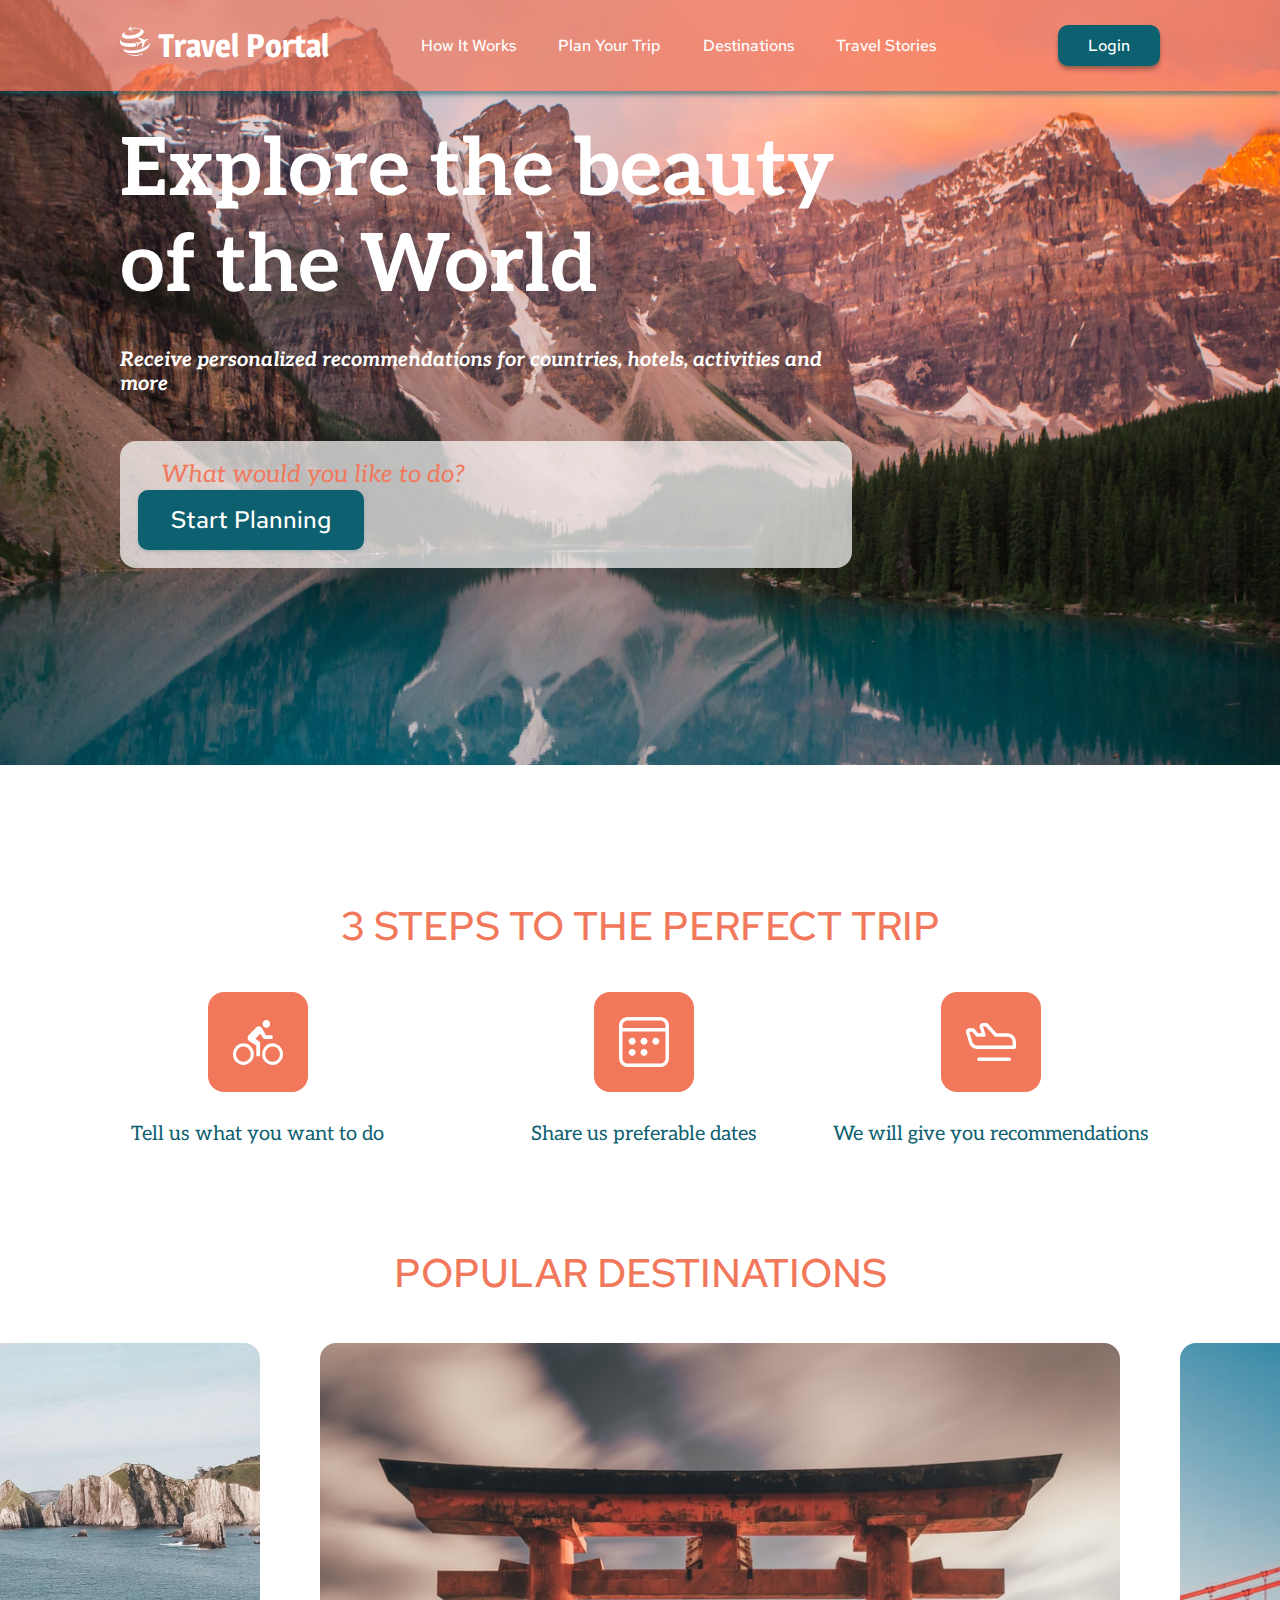
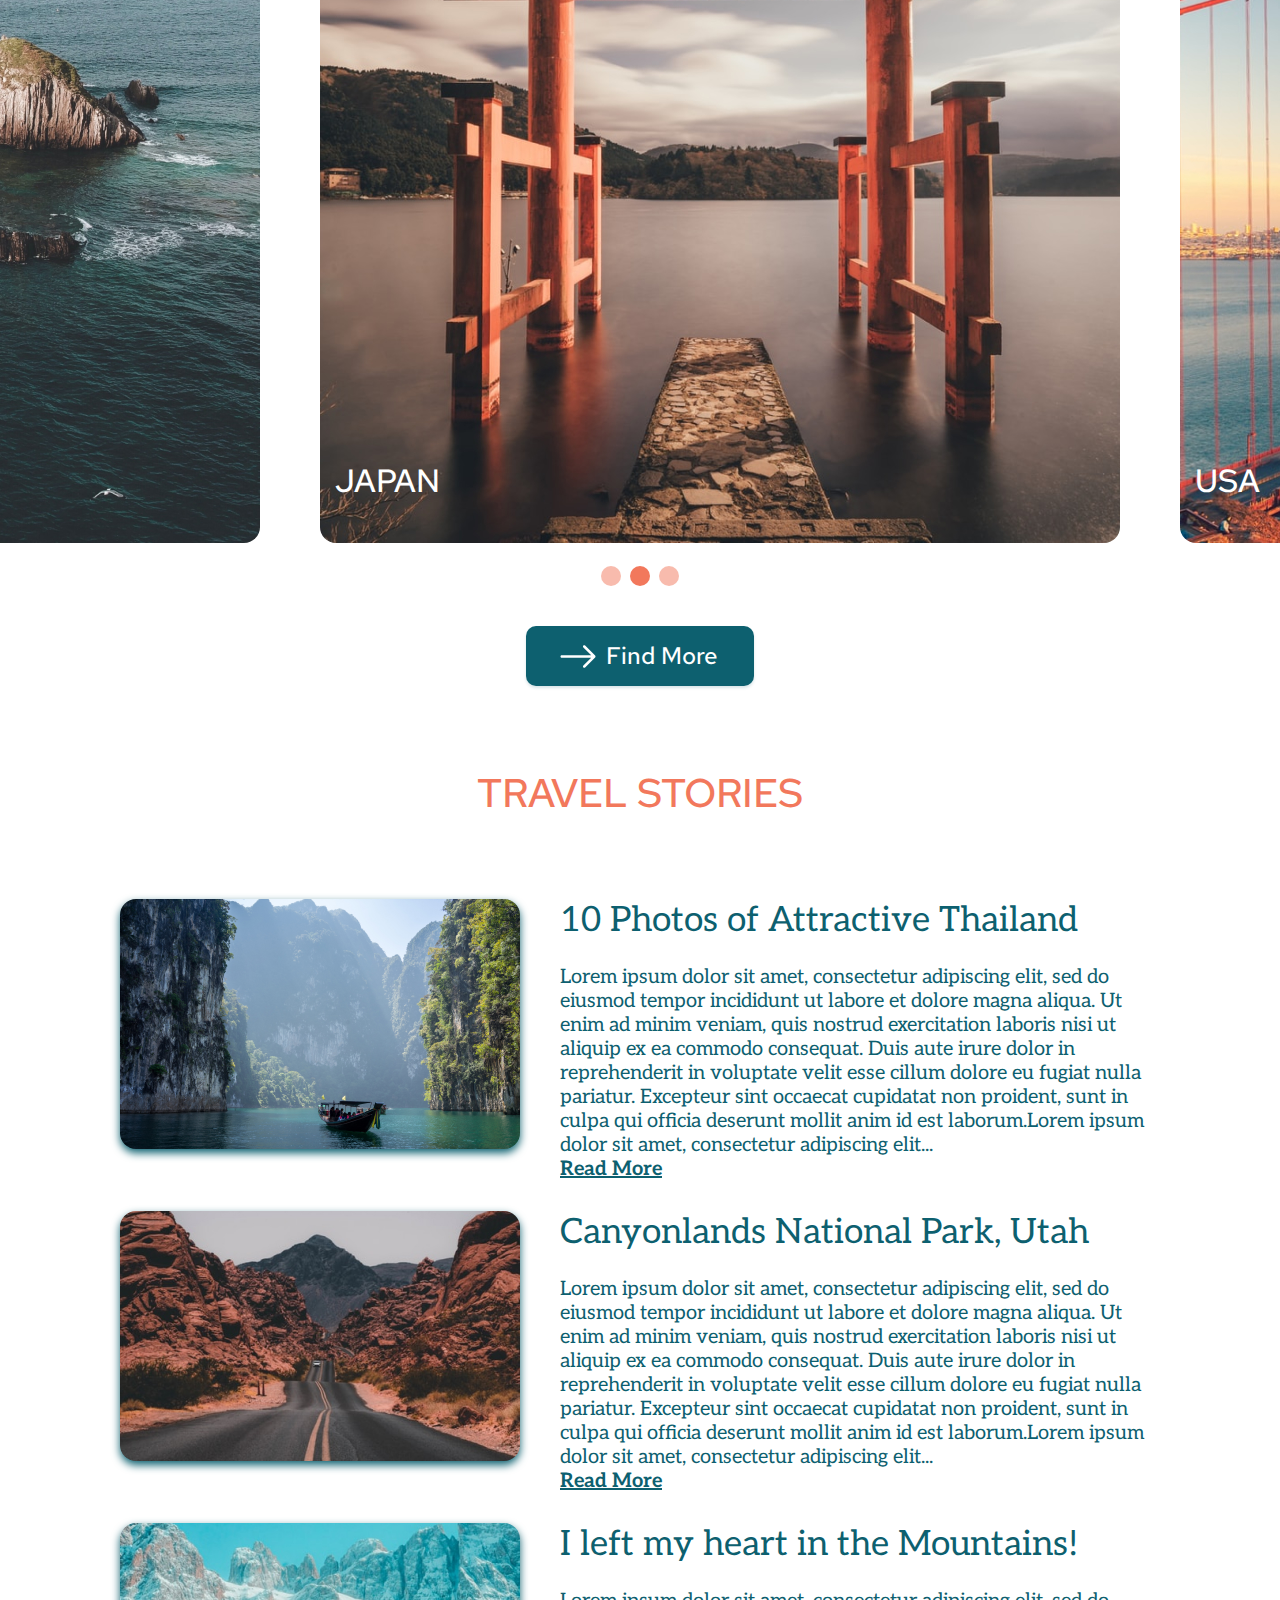
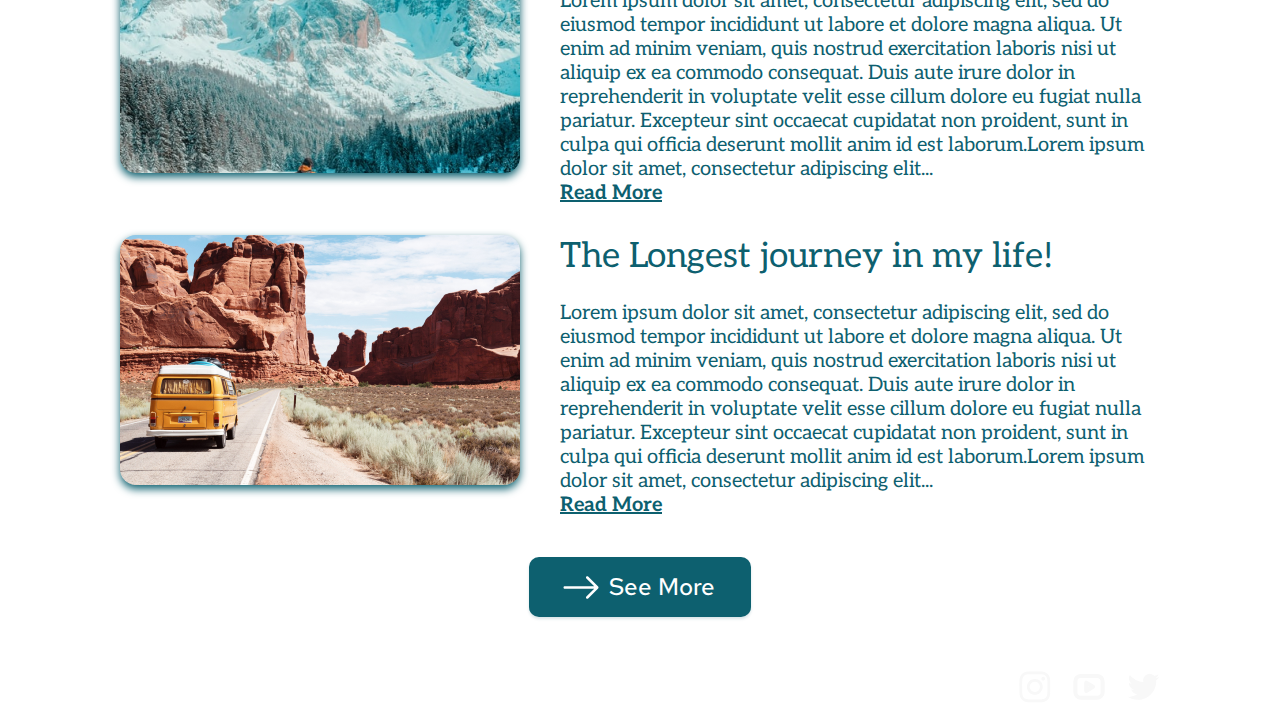
==== travel/index.html @ 77bc65df "init: start travel#2; feat: add header, preview-section and steps-section" ====
<!DOCTYPE html>
<html lang="zxx">
  <head>
    <meta charset="UTF-8">
    <meta http-equiv="X-UA-Compatible" content="IE=edge">
    <meta name="viewport" content="width=device-width, initial-scale=1.0">
    <title>Travel</title>
    <link rel="stylesheet" href="normalize.css">
    <link rel="stylesheet" href="style.css">
    <link rel="icon" href="./assets/ico/favicon.ico">
    <link rel="preconnect" href="https://fonts.googleapis.com">
    <link rel="preconnect" href="https://fonts.gstatic.com" crossorigin>
    <link href="https://fonts.googleapis.com/css2?family=Aleo:ital,wght@0,400;0,700;1,400;1,700&family=Magra:wght@700&family=Red+Hat+Text:wght@500&display=swap" rel="stylesheet">
  </head>
  <body>
    <div class="body-wrap">
      <header class="header-wrap">
        <div class="content-wrap">
          <div class="header">
            <div class="logo">
              <p class="logo-headline">Travel Portal</p>
            </div>
            <nav class="nav">
              <ul class="nav__list">
                <li class="nav__item">
                  <a class="nav__link" href="#preview">How It Works</a>
                </li>
                <li class="nav__item">
                  <a class="nav__link" href="#steps">Plan Your Trip</a>
                </li>
                <li class="nav__item">
                  <a class="nav__link" href="#destinations">Destinations</a>
                </li>
                <li class="nav__item">
                  <a class="nav__link" href="#stories">Travel Stories</a>
                </li>
              </ul>
            </nav>
            <button class="login">Login</button>
          </div>
        </div>
      </header>
      <main class="inner content-wrap">
        <section class="preview" id="preview">
          <h1 class="title">Explore the beauty of the World</h1>
          <p class="subtitle">Receive personalized recommendations for countries, hotels, activities and more</p>
          <form class="search-form" method="post">
            <fieldset class="search-form__info">
              <p class="search-form__wrap">
                <input class="search-form__field" type="text" placeholder="What would you like to do?">
                <button class="search-form__submit" type="submit">Start Planning</button>
              </p>
            </fieldset>
          </form>
        </section>
        <section class="steps" id="steps">
          <h2 class="caption">3 steps to the perfect trip</h2>
          <div class="step__list">
            <div class="step__item">
              <div class="step__ico step-1"></div>
              <p class="desc">Tell us what you want to do</p>
            </div>
            <div class="step__item">
              <div class="step__ico step-2"></div>
              <p class="desc">Share us preferable dates </p>
            </div>
            <div class="step__item">
              <div class="step__ico step-3"></div>
              <p class="desc">We will give you recommendations</p>
            </div>
          </div>
        </section>
        <section class="destinations" id="destinations">
          <h2 class="caption">Popular destinations</h2>
          <div class="slider__wrapper">
            <div class="slider__list transition-left">
              <div class="slider__item">
                <img class="country-img" src="./assets/img/Spain.jpg" alt="Spain" width="800" height="800">
                <p class="country-name">Spain</p>
              </div>
              <div class="slider__item">
                <img class="country-img" src="./assets/img/japan.jpg" alt="Japan" width="800" height="800">
                <p class="country-name">Japan</p>
              </div>
              <div class="slider__item">
                <img class="country-img" src="./assets/img/USA.jpg" alt="USA" width="800" height="800">
                <p class="country-name">USA</p>
              </div>
            </div>
            <div class="slider__controls">
              <button class="button-left"></button>
              <button class="button-center"></button>
              <button class="button-right"></button>
            </div>
          </div>
          <button class="more">Find More</button>
        </section>
        <section class="stories" id="stories">
          <h2 class="caption">Travel stories</h2>
          <div class="stories__inner">
            <div class="stories__list">
              <img class="stories__img" src="./assets/img/Thailand.jpg" alt="attractive-thailand" width="400" height="250">
              <div class="stories__item">
                <h3 class="stories__caption">10 Photos of Attractive Thailand</h3>
                <p class="stories__desc">Lorem ipsum dolor sit amet, consectetur adipiscing elit, sed do eiusmod tempor incididunt ut labore et dolore magna aliqua. Ut enim ad minim veniam, quis nostrud exercitation    laboris nisi ut aliquip ex ea commodo consequat. Duis aute irure dolor in reprehenderit in voluptate velit esse cillum dolore eu fugiat nulla pariatur. Excepteur sint occaecat cupidatat non proident, sunt in culpa qui officia deserunt mollit anim id est laborum.Lorem ipsum dolor sit amet, consectetur adipiscing elit...</p>
                <a class="stories__link" href="#/">Read More</a>
              </div>
            </div>
            <div class="stories__list">
              <img class="stories__img" src="./assets/img/Utah.jpg" alt="canyonlands-national-park" width="400" height="250">
              <div class="stories__item">
                <h3 class="stories__caption">Canyonlands National Park, Utah</h3>
                <p class="stories__desc">Lorem ipsum dolor sit amet, consectetur adipiscing elit, sed do eiusmod tempor incididunt ut labore et dolore magna aliqua. Ut enim ad minim veniam, quis nostrud exercitation    laboris nisi ut aliquip ex ea commodo consequat. Duis aute irure dolor in reprehenderit in voluptate velit esse cillum dolore eu fugiat nulla pariatur. Excepteur sint occaecat cupidatat non proident, sunt in culpa qui officia deserunt mollit anim id est laborum.Lorem ipsum dolor sit amet, consectetur adipiscing elit...</p>
                <a class="stories__link" href="#/">Read More</a>
              </div>
            </div>
            <div class="stories__list">
              <img class="stories__img" src="./assets/img/Mountains.jpg" alt="mountains" width="400" height="250">
              <div class="stories__item">
                <h3 class="stories__caption">I left my heart in the Mountains!</h3>
                <p class="stories__desc">Lorem ipsum dolor sit amet, consectetur adipiscing elit, sed do eiusmod tempor incididunt ut labore et dolore magna aliqua. Ut enim ad minim veniam, quis nostrud exercitation    laboris nisi ut aliquip ex ea commodo consequat. Duis aute irure dolor in reprehenderit in voluptate velit esse cillum dolore eu fugiat nulla pariatur. Excepteur sint occaecat cupidatat non proident, sunt in culpa qui officia deserunt mollit anim id est laborum.Lorem ipsum dolor sit amet, consectetur adipiscing elit...</p>
                <a class="stories__link" href="#/">Read More</a>
              </div>
            </div>
            <div class="stories__list">
              <img class="stories__img" src="./assets/img/journey.jpg" alt="the-longest-journey-in-my-life!" width="400" height="250">
              <div class="stories__item">
                <h3 class="stories__caption">The Longest journey in my life!</h3>
                <p class="stories__desc">Lorem ipsum dolor sit amet, consectetur adipiscing elit, sed do eiusmod tempor incididunt ut labore et dolore magna aliqua. Ut enim ad minim veniam, quis nostrud exercitation    laboris nisi ut aliquip ex ea commodo consequat. Duis aute irure dolor in reprehenderit in voluptate velit esse cillum dolore eu fugiat nulla pariatur. Excepteur sint occaecat cupidatat non proident, sunt in culpa qui officia deserunt mollit anim id est laborum.Lorem ipsum dolor sit amet, consectetur adipiscing elit...</p>
                <a class="stories__link" href="#/">Read More</a>
              </div>
            </div>
            <button class="more">See More</button>
          </div>
        </section>
      </main>
      <footer class="content-wrap">
        <div class="footer">
          <p class="copyright">All Rights Reserved © Travel Portal</p>
          <ul class="social">
            <li class="social__item">
              <a class="social__link" href="https://github.com/IdzanamiMAO">
               <!--  <object class="social__link" type="image/svg+xml" data="./assets/svg/instagram.svg" width="34" height="34"></object> -->
                <img src="./assets/svg/instagram.svg" alt="instagram" width="34" height="34">
              </a>
            </li>
            <li class="social__item">
              <a class="social__link" href="https://rs.school/js-stage0/">
                <!-- <object class="social__link" type="image/svg+xml" data="./assets/svg/youtube.svg" width="34" height="34"></object> -->
                <img src="./assets/svg/youtube.svg" alt="youtube" width="34" height="34">
              </a>
            </li>
            <li class="social__item">
              <a class="social__link" href="https://github.com/rolling-scopes-school/idzanamimao-JSFEPRESCHOOL2022Q2">
                <!-- <object class="social__link" type="image/svg+xml" data="./assets/svg/twitter.svg" width="34" height="34" ></object> -->
                <img src="./assets/svg/twitter.svg" alt="twitter" width="34" height="34">
              </a>
            </li>
          </ul>
        </div>
      </footer>
    </div>
    <script src="index.js"></script>
  </body>
</html>
---- travel/style.css ----
html {
  box-sizing: border-box;
  scroll-behavior: smooth;
}

p,
ul,
h1,
h2,
h3,
fieldset {
  margin: 0;
}

li {
  list-style: none;
}

a {
  text-decoration: none;
}


.body-wrap { /*Обертка для фоновых рисунков*/
  width: 100%;
  background:
  url("./assets/img/baskground_header.jpg") top no-repeat, 
  url("./assets/img/baskground_stories.jpg")bottom no-repeat;
  background-size: 1440px auto;
  background-color: #FFFFFF;
}

.header-wrap { /*Обертка, чтобы цвет фона хэдра тянулся на весь экран*/
  background-color: rgba(242, 120, 92, 0.7);
  box-shadow: 0 4px 4px rgba(13, 96, 111, 0.5);
}

.content-wrap { /*ограничевает контент по ширине и центрирует его по центру*/
  max-width: 1440px;
  margin: 0 auto;
}


.header { /*стили хэдра*/
  display: flex;
  justify-content: space-between;
  align-items: center;
  padding: 25px 120px;
}

.logo {
  background-image: url("./assets/svg/logo.svg");
  background-size: 30px;
  background-repeat: no-repeat;
}

.logo-headline {
  padding-left: 38px;
  font-family: "Magra", sans-serif;
  font-style: normal;
  font-size: 32px;
  line-height: 39px;
  font-weight: 600;
  color: #FFFFFF;
}

.nav__list {
  display: flex;
  justify-content: space-between;
  margin: 0;
  padding: 0;
}

.nav__item {
  padding-left: 42px;
}

.nav__item:first-child {
  padding-left: 0;
}

.nav__link,
.copyright {
  font-family: "Red Hat Text", sans-serif;
  font-style: normal;
  font-size: 16px;
  line-height: 21px;
  font-weight: 500;
  color: #FFFFFF;
}

.nav__link:hover,
.nav__link:active,
.nav__link:focus {
  color: #083942;
  transition: 0.3s;
  cursor: pointer;
}

.login {
  margin-left: 30px;
  padding: 10px 30px;
  font-family: "Red Hat Text", sans-serif;
  font-style: normal;
  font-size: 16px;
  line-height: 21px;
  font-weight: 500;
  color: #FFFFFF;
  background: #0D606F;
  border: none;
  border-radius: 10px;
  box-shadow: 0 4px 4px rgba(0, 0, 0, 0.25), 0 2px 3px rgba(13, 96, 111, 0.16);
}

.login:hover,
.login:focus,
.login:active,
.search-form__submit:hover,
.search-form__submit:focus,
.search-form__submit:active,
.more:hover,
.more:focus,
.more:active {
  background-color: #083942;
  transition: 0.3s;
  cursor: pointer;
}


.preview {
  margin: 32px 428px 301px 120px;
}

.inner {
  display: flex;
  flex-direction: column;
}

.title {
  font-family: "Aleo", serif;
  font-style: normal;
  font-size: 80px;
  line-height: 96px;
  font-weight: 700;
  color: #FFFFFF;
}

.subtitle {
  padding: 33px 0 45px;
  font-family: "Aleo", serif;
  font-style: italic;
  font-size: 20px;
  line-height: 24px;
  font-weight: 700;
  color: #FFFFFF;
}

.search-form {
  padding-bottom: 30px;
}

.search-form__wrap {
  display: flex;
  flex-wrap: wrap;
  justify-content: space-between;
}

.search-form__info {
  padding: 18px;
  background-color: rgba(255, 255, 255, 0.7);
  border: 0;
  border-radius: 16px;
}

.search-form__field {
  width: 500px;
  padding-left: 23px;
  font-family: "Aleo", serif;
  font-style: italic;
  font-size: 24px;
  line-height: 29px;
  font-weight: 400;
  color: #F2785C;
  background-color: transparent;
  border: none;
  outline: 0; /*убирает рамку плейсхолдера*/
}

.search-form__field::placeholder {
  font-family: "Aleo", serif;
  font-style: italic;
  font-size: 24px;
  line-height: 29px;
  font-weight: 400;
  color: #F2785C;
  border: none;
}

.search-form__submit {
  padding: 14px 33px;
  font-family: "Red Hat Text", sans-serif;
  font-style: normal;
  font-size: 24px;
  line-height: 32px;
  font-weight: 500;
  color: #FFFFFF;
  background: #0D606F;
  border: 0;
  border-radius: 10px;
  box-shadow: 0 0 3px rgba(13, 96, 111, 0.08), 0 2px 3px rgba(13, 96, 111, 0.16);
}


.steps {
  margin-bottom: 100px;
  padding: 0 131px;
}

.caption {
  margin-bottom: 40px;
  font-family: "Red Hat Text", sans-serif;
  font-style: normal;
  font-size: 40px;
  line-height: 53px;
  font-weight: 500;
  text-align: center;
  color: #F2785C;
  text-transform: uppercase;
}

.step__list {
  display: flex;
  justify-content: space-between;
}

.step__item {
  display: flex;
  flex-direction: column;
  justify-content: center;
}

.step__item:nth-of-type(2) {
  margin-left: 70px;
}

.step__item:hover,
.step__item:active,
.step__item:focus,
.slider__item:hover,
.slider__item:active,
.slider__item:focus,
.stories__list:hover,
.stories__list:active,
.stories__list:focus,
.social__link:hover,
.social__link:active,
.social__link:focus {
  transition: 0.3s;
  filter: drop-shadow(0 0 15px #083942);
  cursor: pointer;
}

.step__ico {
  margin: 0 auto 30px;
  padding: 50px;
  background-position: center;
  background-size: 50px;
  background-repeat: no-repeat;
  border-radius: 16px;
  background-color: #F2785C;
}

.step-1 {
  background-image: url("./assets/svg/ToDo.svg");
}

.step-2 {
  background-image: url("./assets/svg/dates.svg");
}

.step-3 {
  background-image: url("./assets/svg/recomendation.svg");
}

.desc {
  font-family: "Aleo", serif;
  font-style: normal;
  font-size: 20px;
  line-height: 24px;
  font-weight: 400;
  text-align: center;
  color: #0D606F;
}


.destinations {
  margin-bottom: 80px;
  display: flex;
  justify-content: center;
  flex-direction: column;
}

.slider__wrapper { /*внешняя обертка для всего слайдера*/
  padding-top: 4px;
  display: flex;
  justify-content: center;
  flex-direction: column;
  overflow: hidden; /*скрывает "лишнее" в слайдере*/
}

.slider__list { /*обертка для картинок*/
  position: relative;
  left: -540px;
  display: flex;
  justify-content: space-between;
}

.slider__item { /*картинки с подписями*/
  position: relative;
  margin-left: 60px;
}

.slider__item:first-child {
  margin-left: 0;
}

.country-img {
  max-width: 800px;
  border-radius: 16px;
}

.country-name {
  position: absolute;
  bottom: 45px;
  left: 15px;
  font-family: "Red Hat Text", sans-serif;
  font-style: normal;
  font-size: 32px;
  line-height: 42px;
  font-weight: 500;
  color: #FFFFFF;
  text-transform: uppercase;
}

.slider__controls { /*кнопки слайдера*/
  margin: 15px auto 0;
}

.button-left,
.button-right {
  padding: 10px;
  background-color: rgba(242, 120, 92, 0.5);
  border: none;
  border-radius: 50px;
}

.button-center {
  margin: 0 5px;
  padding: 10px;
  background-color: #F2785C;
  border: none;
  border-radius: 50px;
}

/*анимация карусели*/
/*@keyframes move-left {
  from {left: -540px;}
  to {left: 0;}
}
.transition-left {
  animation-name: move-left;
  animation-duration: 5s;
}

@keyframes move-right {
  from {left: -540px;}
  to {left: -1080px;}
}
.transition-right {
  animation-name: move-right;
  animation-duration: 5s;
}*/

.more {
  margin: 40px auto 0;
  padding: 14px 36px 14px 80px;
  font-family: "Red Hat Text", sans-serif;
  font-style: normal;
  font-size: 24px;
  line-height: 32px;
  font-weight: 500;
  color: #FFFFFF;
  background-image: url("./assets/svg/arrow.svg");
  background-position: 32px;
  background-size: 40px;
  background-repeat: no-repeat;
  background-color: #0D606F;
  box-shadow: 0 2px 3px rgba(13, 96, 111, 0.16);
  border: none;
  border-radius: 10px;
}


.stories__inner { /*внутренняя обертка для всех стори*/
  padding: 0 120px 40px;
  display: flex;
  flex-direction: column;
  background-color: rgba(255, 255, 255, 0.7);
}

.stories__list {/*обертка для конкретной стори*/
  display: flex;
  justify-content: space-between;
  padding-top: 30px;
}

.stories__list:first-child {
  padding-top: 40px;
}

.stories__img {
  width: 400px;
  height: 250px;
  border-radius: 16px;
  filter: drop-shadow(0px 4px 4px #0D606F);
}

.stories__item {
  padding: 0 10px 0 40px;
}

.stories__caption {
  padding-bottom: 24px;
  font-family: "Aleo", serif;
  font-style: normal;
  font-size: 35px;
  line-height: 42px;
  font-weight: 400;
  color: #0D606F;
}

.stories__desc {
  font-family: "Aleo", serif;
  font-style: normal;
  font-size: 20px;
  line-height: 24px;
  font-weight: 400;
  color: #0D606F;
}

.stories__link {
  font-family: "Aleo", serif;
  font-style: normal;
  font-size: 20px;
  line-height: 24px;
  font-weight: 700;
  color: #0D606F;
  text-decoration-line: underline;
}


.footer {
  padding: 0 120px;
  display: flex;
  justify-content: flex-end;
  align-items: center;
}

.social {
  display: flex;
  justify-content: space-between;
  padding-left: 328px;
}

.social__item {
  margin-left: 20px;
  padding: 13px 0 10px;
  max-width: 34px;
}

.social__item:first-child {
  margin-left: 0;
}

/*.social__link:hover, /* для svg*/
/*.social__link:active,
.social__link:focus {
  transition: 0.3s;
  fill: #083942;
  cursor: pointer;
}*/


/*мобильная верстка*/
@media (max-width: 390px) {
  .content-wrap { /*ограничевает контент по ширине и центрирует его по центру*/
    max-width: 390px;
    margin: 0 auto;
  }

  .body-wrap { /*Обертка для фоновых рисунков*/
    width: 100%;
    background:
    url("./assets/img-mob/background-header-mobile.jpg") top no-repeat, 
    url("./assets/img-mob/background-stories-mobile.jpg")bottom no-repeat;
    background-size: 390px auto;
    background-color: #FFFFFF;
    border-radius: 30px;
  }

  .header-wrap { /*Обертка, чтобы цвет фона хэдра тянулся на весь экран*/
    background-color: rgba(242, 120, 92, 0.7);
    box-shadow: 0 4px 4px rgba(13, 96, 111, 0.5);
    /*border-radius: 30px; /*закруглен должен быть только сверху*/
  }
   .header { /*стили хэдра*/
    padding: 43px 16px 3px;
    display: flex;
    justify-content: space-between;
    align-items: center;
  }
  
  .logo {
    background-image: url("./assets/svg/logo.svg");
    background-size: 30px;
    background-repeat: no-repeat;
  }
  
  .logo-headline {
    font-size: 0px;
    line-height: 32px;
  }
  
  .nav {
    background-image: url("./assets/svg/burger-menu-outline.svg");
    background-size: 35px;
    background-repeat: no-repeat;
    padding: 19px;
  }
  .nav__list {
    display: none;
  }

  /*появляющееся меню*/
  /*.nav__list { 
    /*display: flex;
    flex-direction: column;
    align-items: flex-end;
    padding: 44px 15px 30px 44px;
    background-color: #F2785C;
    box-shadow: 0px 4px 3px rgba(13, 96, 111, 0.25);
    border-radius: 10px;;
  }
  
  .nav__item {
    padding-left: 0;
  }
  
  .nav__link,
  .copyright {
    font-family: "Red Hat Text", sans-serif;
    font-style: normal;
    font-size: 16px;
    line-height: 21px;
    font-weight: 500;
    color: #FFFFFF;
  }*/
  
  .login,
  .title,
  .subtitle  {
    display: none;
  }
  
  .preview {
    margin: 0 15px 20px;
  }
  
  .search-form {
    padding: 58px 0 61px;
  }
  
  .search-form__wrap {
    display: flex;
    flex-wrap: wrap;
    justify-content: space-between;
  }
  
  .search-form__info {
    padding: 9px;
    background-color: rgba(255, 255, 255, 0.7);
    border: 0;
    border-radius: 16px;
  }
  
  .search-form__field,
  .search-form__field::placeholder {
    width: 226px;
    padding-left: 3px;
    font-size: 14px;
    line-height: 17px;
  }
  
  .search-form__submit {
    padding: 7.5px 9px;
    font-size: 11px;
    line-height: 15px;
  }
  

  .steps {
    margin-bottom: 20px;
    padding: 0 15px;
  }
  
  .caption {
    margin-bottom: 20px;
    font-size: 14px;
    line-height: 19px;
  }

  .step__item:nth-of-type(2) { /*выровнять текс слева для первой иконки, по центру - для второй, справа для третьей; задать ширину step__item?!, задать маргины для перовой и третьей иконки?! */
    padding-left: 31px;
    padding-right: 26px;
    margin-left: 0;
  }
 
  .step__ico {
    margin-bottom: 20px;
    padding: 35px;
    background-size: 35px;
  }
  
  .desc {
    font-size: 10px;
    line-height: 12px;
    text-align: justify;
  }
  
  
  ---------------------------------------------------------------------
  .destinations {
    margin-bottom: 80px;
    display: flex;
    justify-content: center;
    flex-direction: column;
  }
  
  .slider__wrapper { /*внешняя обертка для всего слайдера*/
    padding-top: 4px;
    display: flex;
    justify-content: center;
    flex-direction: column;
    overflow: hidden; /*скрывает "лишнее" в слайдере*/
  }
  
  .slider__list { /*обертка для картинок*/
    position: relative;
    left: -540px;
    display: flex;
    justify-content: space-between;
  }
  
  .slider__item { /*картинки с подписями*/
    position: relative;
    margin-left: 60px;
  }
  
  .slider__item:first-child {
    margin-left: 0;
  }
  
  .country-img {
    max-width: 800px;
    border-radius: 16px;
  }
  
  .country-name {
    position: absolute;
    bottom: 45px;
    left: 15px;
    font-family: "Red Hat Text", sans-serif;
    font-style: normal;
    font-size: 32px;
    line-height: 42px;
    font-weight: 500;
    color: #FFFFFF;
    text-transform: uppercase;
  }
  
  .slider__controls { /*кнопки слайдера*/
    margin: 15px auto 0;
  }
  
  .button-left,
  .button-right {
    padding: 10px;
    background-color: rgba(242, 120, 92, 0.5);
    border: none;
    border-radius: 50px;
  }
  
  .button-center {
    margin: 0 5px;
    padding: 10px;
    background-color: #F2785C;
    border: none;
    border-radius: 50px;
  }
  
  /*анимация карусели*/
  /*@keyframes move-left {
    from {left: -540px;}
    to {left: 0;}
  }
  .transition-left {
    animation-name: move-left;
    animation-duration: 5s;
  }
  
  @keyframes move-right {
    from {left: -540px;}
    to {left: -1080px;}
  }
  .transition-right {
    animation-name: move-right;
    animation-duration: 5s;
  }*/
  
  .more {
    margin: 40px auto 0;
    padding: 14px 36px 14px 80px;
    font-family: "Red Hat Text", sans-serif;
    font-style: normal;
    font-size: 24px;
    line-height: 32px;
    font-weight: 500;
    color: #FFFFFF;
    background-image: url("./assets/svg/arrow.svg");
    background-position: 32px;
    background-size: 40px;
    background-repeat: no-repeat;
    background-color: #0D606F;
    box-shadow: 0 2px 3px rgba(13, 96, 111, 0.16);
    border: none;
    border-radius: 10px;
  }
  
  
  .stories__inner { /*внутренняя обертка для всех стори*/
    padding: 0 120px 40px;
    display: flex;
    flex-direction: column;
    background-color: rgba(255, 255, 255, 0.7);
  }
  
  .stories__list {/*обертка для конкретной стори*/
    display: flex;
    justify-content: space-between;
    padding-top: 30px;
  }
  
  .stories__list:first-child {
    padding-top: 40px;
  }
  
  .stories__img {
    width: 400px;
    height: 250px;
    border-radius: 16px;
    filter: drop-shadow(0px 4px 4px #0D606F);
  }
  
  .stories__item {
    padding: 0 10px 0 40px;
  }
  
  .stories__caption {
    padding-bottom: 24px;
    font-family: "Aleo", serif;
    font-style: normal;
    font-size: 35px;
    line-height: 42px;
    font-weight: 400;
    color: #0D606F;
  }
  
  .stories__desc {
    font-family: "Aleo", serif;
    font-style: normal;
    font-size: 20px;
    line-height: 24px;
    font-weight: 400;
    color: #0D606F;
  }
  
  .stories__link {
    font-family: "Aleo", serif;
    font-style: normal;
    font-size: 20px;
    line-height: 24px;
    font-weight: 700;
    color: #0D606F;
    text-decoration-line: underline;
  }
  
  
  .footer {
    padding: 0 120px;
    display: flex;
    justify-content: flex-end;
    align-items: center;
  }
  
  .social {
    display: flex;
    justify-content: space-between;
    padding-left: 328px;
  }
  
  .social__item {
    margin-left: 20px;
    padding: 13px 0 10px;
    max-width: 34px;
  }
  
  .social__item:first-child {
    margin-left: 0;
  }
  
  /*.social__link:hover, /* для svg*/
  /*.social__link:active,
  .social__link:focus {
    transition: 0.3s;
    fill: #083942;
    cursor: pointer;
  }*/
}
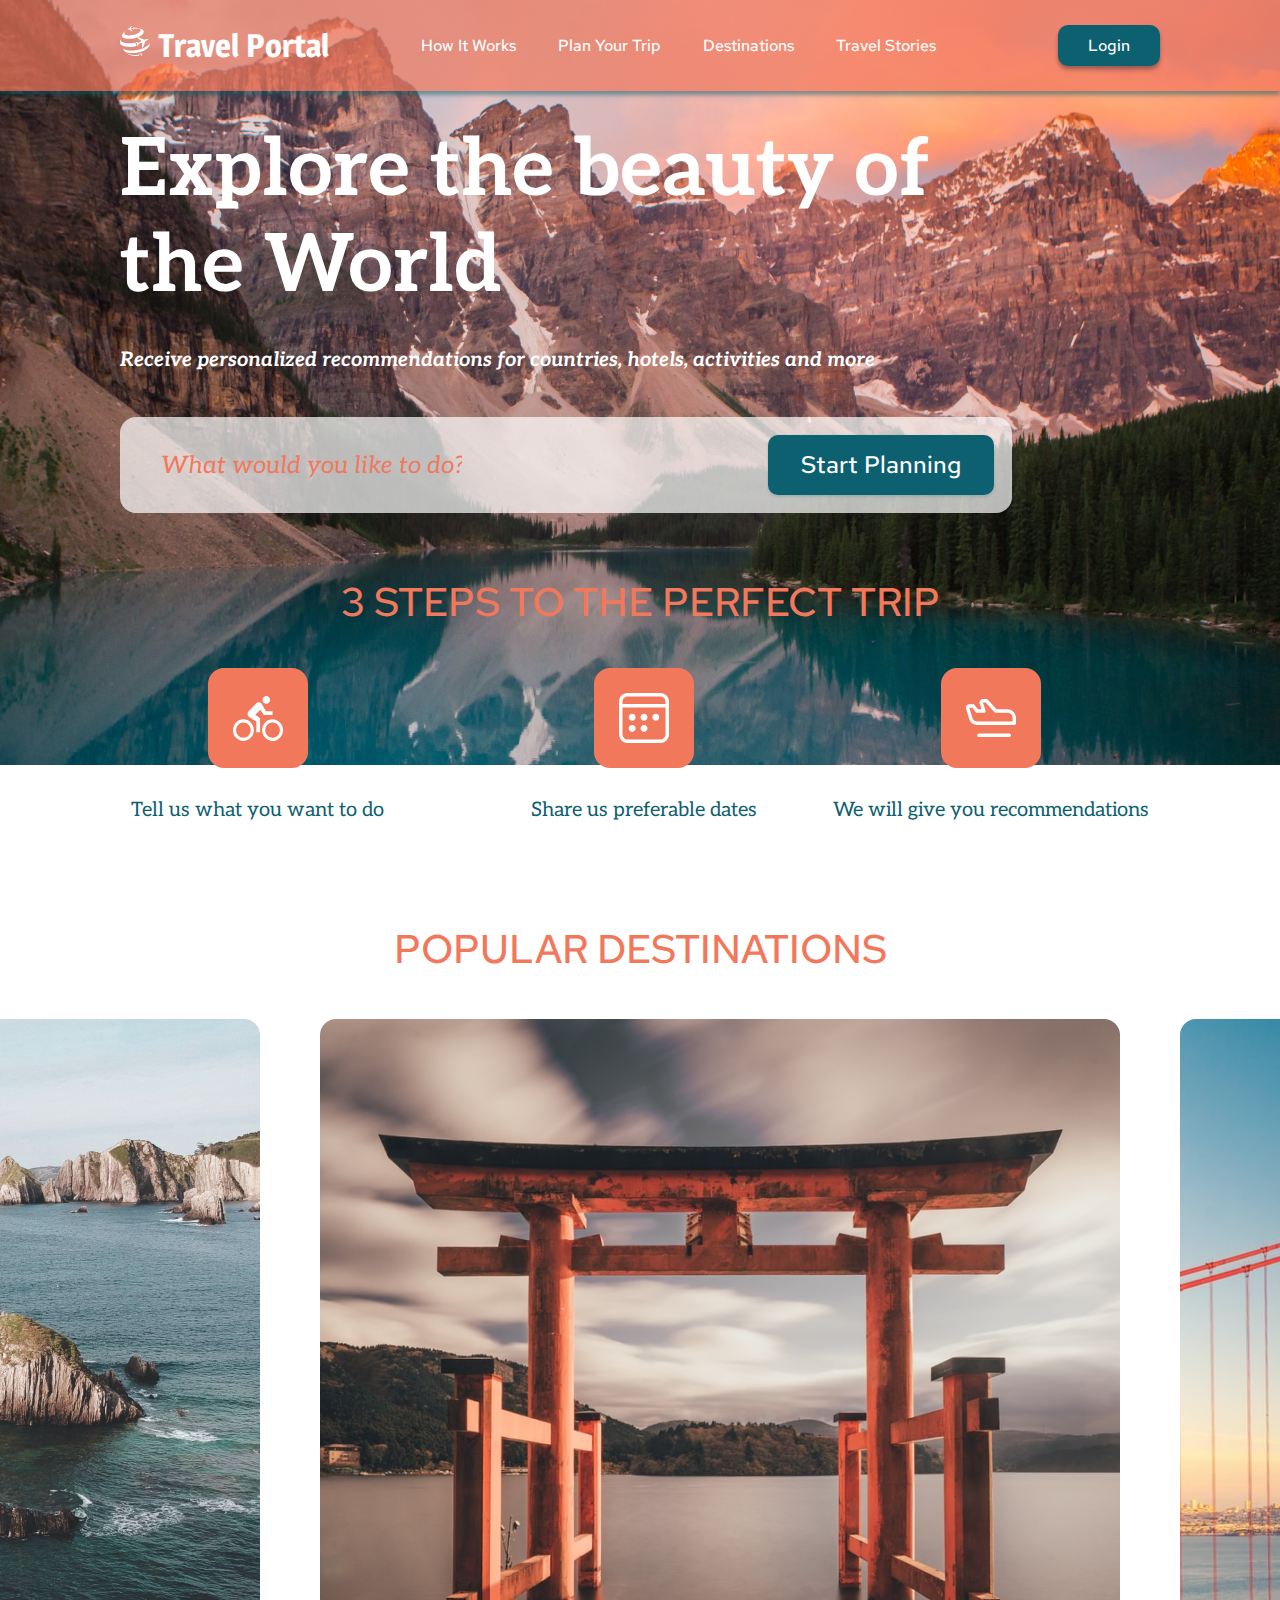
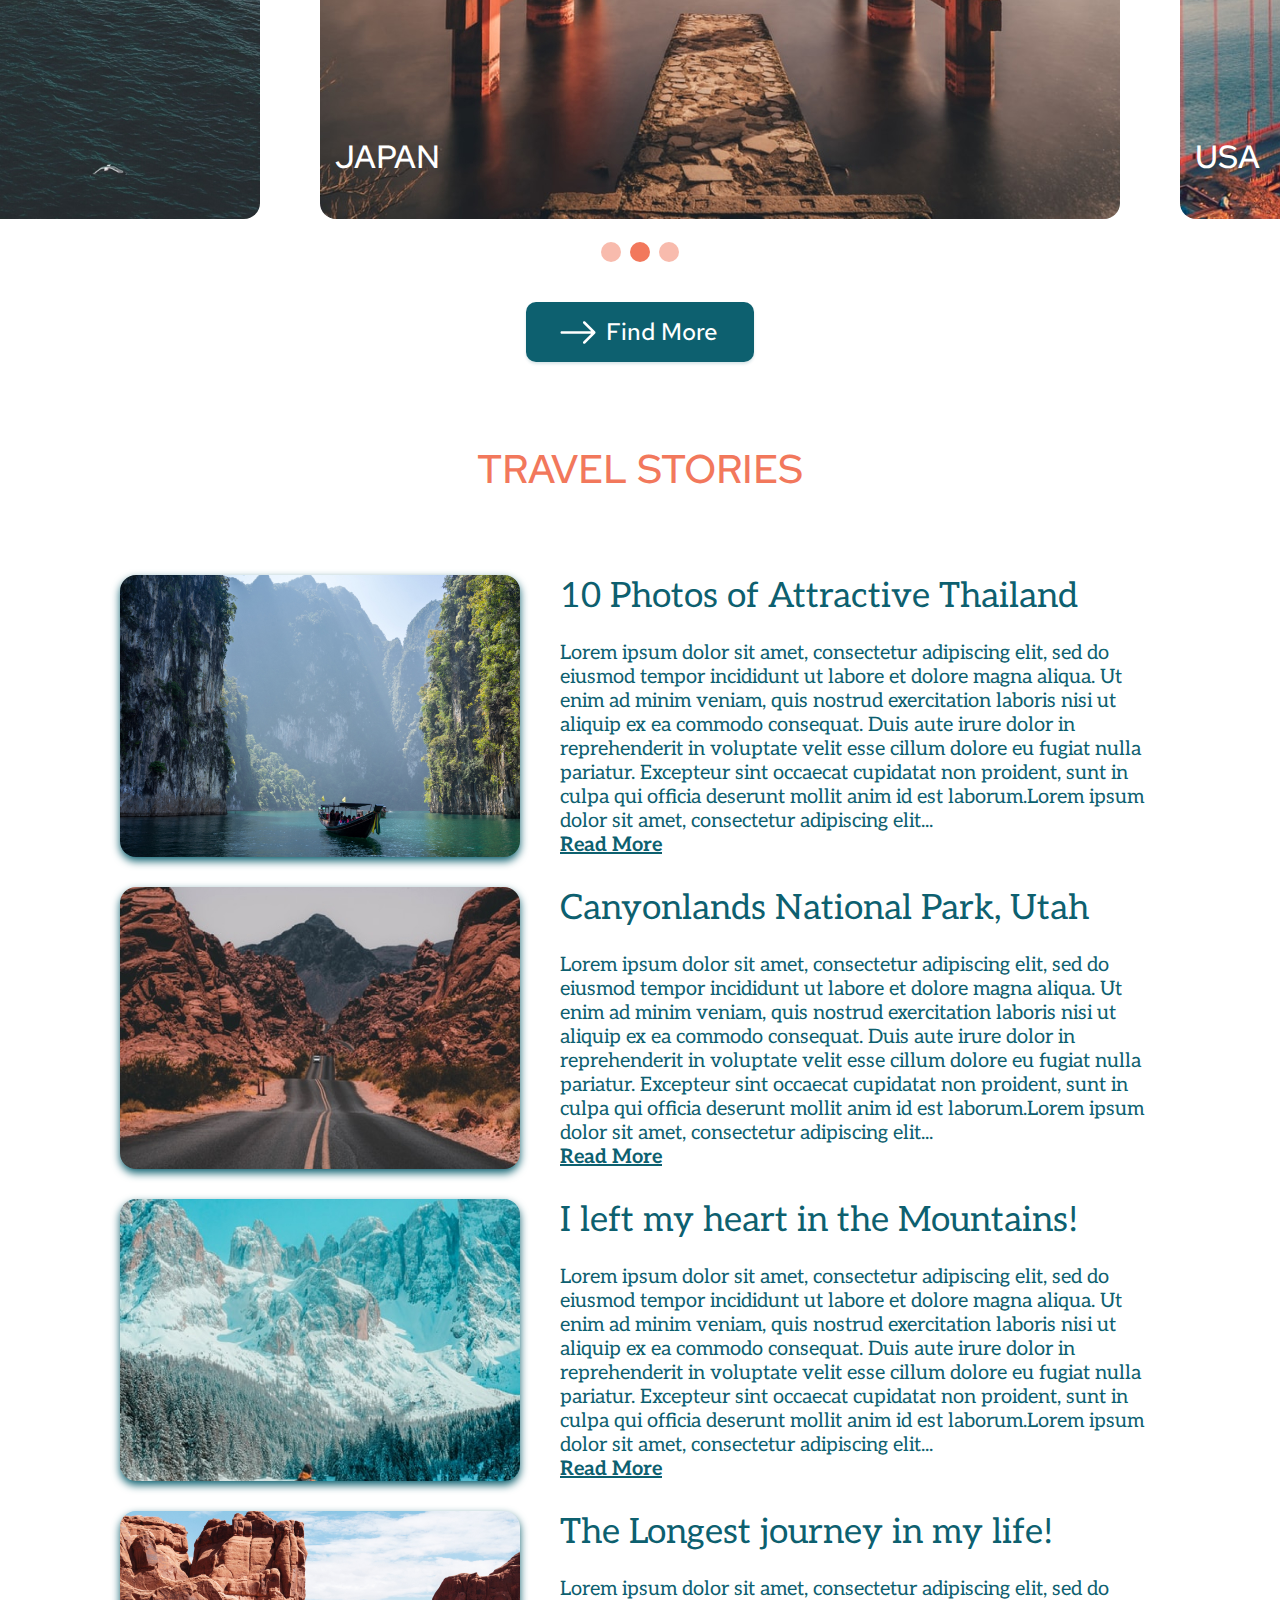
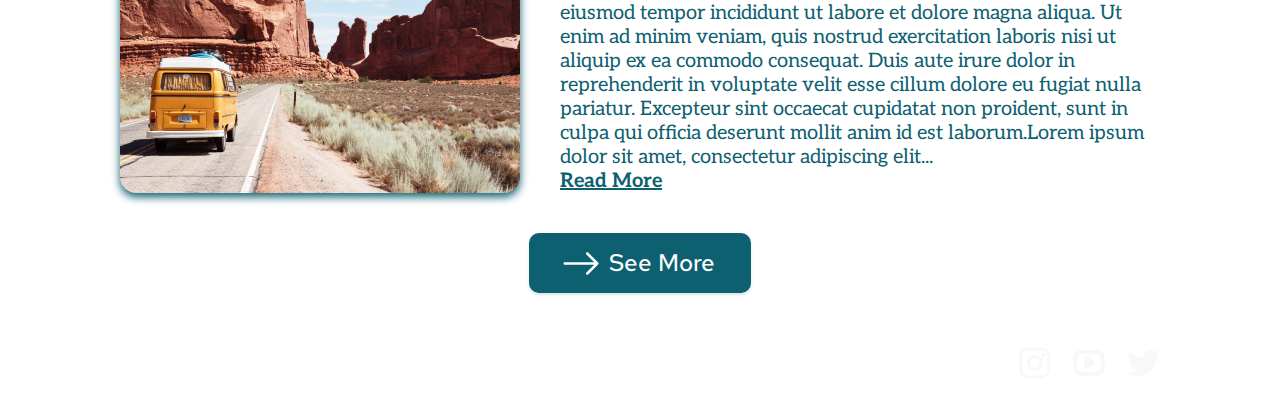
==== commit 8b23959b: "feat: add burger-menu" ====
--- a/travel/index.html
+++ b/travel/index.html
@@ -14,30 +14,53 @@
   </head>
   <body>
     <div class="body-wrap">
-      <header class="header-wrap">
-        <div class="content-wrap">
-          <div class="header">
-            <div class="logo">
-              <p class="logo-headline">Travel Portal</p>
-            </div>
-            <nav class="nav">
-              <ul class="nav__list">
-                <li class="nav__item">
-                  <a class="nav__link" href="#preview">How It Works</a>
-                </li>
-                <li class="nav__item">
-                  <a class="nav__link" href="#steps">Plan Your Trip</a>
-                </li>
-                <li class="nav__item">
-                  <a class="nav__link" href="#destinations">Destinations</a>
-                </li>
-                <li class="nav__item">
-                  <a class="nav__link" href="#stories">Travel Stories</a>
-                </li>
-              </ul>
-            </nav>
-            <button class="login">Login</button>
+      <header class="content-wrap">
+        <div class="header">
+          <div class="logo">
+            <p class="logo-headline">Travel Portal</p>
           </div>
+          <nav class="nav">
+            <ul class="nav__list">
+              <li class="nav__item">
+                <a class="nav__link" href="#preview">How It Works</a>
+              </li>
+              <li class="nav__item">
+                <a class="nav__link" href="#steps">Plan Your Trip</a>
+              </li>
+              <li class="nav__item">
+                <a class="nav__link" href="#destinations">Destinations</a>
+              </li>
+              <li class="nav__item">
+                <a class="nav__link" href="#stories">Travel Stories</a>
+              </li>
+            </ul>
+          </nav>
+          <button class="login">Login</button>
+        </div>
+        <div class="mobile-menu">
+          <nav class="mobile-nav">
+            <ul class="mobile-nav__list">
+              <li class="mobile-nav__item">
+                <a class="mobile-nav__link" href="#preview">How It Works</a>
+              </li>
+              <li class="mobile-nav__item">
+                <a class="mobile-nav__link" href="#steps">Plan Your Trip</a>
+              </li>
+              <li class="mobile-nav__item">
+                <a class="mobile-nav__link" href="#destinations">Destinations</a>
+              </li>
+              <li class="mobile-nav__item">
+                <a class="mobile-nav__link" href="#stories">Travel Stories</a>
+              </li>
+              <li class="mobile-nav__item">
+                <a class="mobile-nav__link" href="#">Account</a>
+              </li>
+              <li class="mobile-nav__item">
+                <a class="mobile-nav__link" href="#footer">Social Media</a>
+              </li>
+            </ul>
+          </nav>
+          <button class="exit"></button>
         </div>
       </header>
       <main class="inner content-wrap">
@@ -75,15 +98,15 @@
           <div class="slider__wrapper">
             <div class="slider__list transition-left">
               <div class="slider__item">
-                <img class="country-img" src="./assets/img/Spain.jpg" alt="Spain" width="800" height="800">
+                <img class="country-img" src="./assets/img/sl_Spain.jpg" alt="Spain" width="800" height="800">
                 <p class="country-name">Spain</p>
               </div>
               <div class="slider__item">
-                <img class="country-img" src="./assets/img/japan.jpg" alt="Japan" width="800" height="800">
+                <img class="country-img" src="./assets/img/sl_Japan.jpg" alt="Japan" width="800" height="800">
                 <p class="country-name">Japan</p>
               </div>
               <div class="slider__item">
-                <img class="country-img" src="./assets/img/USA.jpg" alt="USA" width="800" height="800">
+                <img class="country-img" src="./assets/img/sl_USA.jpg" alt="USA" width="800" height="800">
                 <p class="country-name">USA</p>
               </div>
             </div>
@@ -99,7 +122,7 @@
           <h2 class="caption">Travel stories</h2>
           <div class="stories__inner">
             <div class="stories__list">
-              <img class="stories__img" src="./assets/img/Thailand.jpg" alt="attractive-thailand" width="400" height="250">
+              <img class="stories__img" src="./assets/img/story1.jpg" alt="attractive-thailand" width="400" height="250">
               <div class="stories__item">
                 <h3 class="stories__caption">10 Photos of Attractive Thailand</h3>
                 <p class="stories__desc">Lorem ipsum dolor sit amet, consectetur adipiscing elit, sed do eiusmod tempor incididunt ut labore et dolore magna aliqua. Ut enim ad minim veniam, quis nostrud exercitation    laboris nisi ut aliquip ex ea commodo consequat. Duis aute irure dolor in reprehenderit in voluptate velit esse cillum dolore eu fugiat nulla pariatur. Excepteur sint occaecat cupidatat non proident, sunt in culpa qui officia deserunt mollit anim id est laborum.Lorem ipsum dolor sit amet, consectetur adipiscing elit...</p>
@@ -107,7 +130,7 @@
               </div>
             </div>
             <div class="stories__list">
-              <img class="stories__img" src="./assets/img/Utah.jpg" alt="canyonlands-national-park" width="400" height="250">
+              <img class="stories__img" src="./assets/img/story2.jpg" alt="canyonlands-national-park" width="400" height="250">
               <div class="stories__item">
                 <h3 class="stories__caption">Canyonlands National Park, Utah</h3>
                 <p class="stories__desc">Lorem ipsum dolor sit amet, consectetur adipiscing elit, sed do eiusmod tempor incididunt ut labore et dolore magna aliqua. Ut enim ad minim veniam, quis nostrud exercitation    laboris nisi ut aliquip ex ea commodo consequat. Duis aute irure dolor in reprehenderit in voluptate velit esse cillum dolore eu fugiat nulla pariatur. Excepteur sint occaecat cupidatat non proident, sunt in culpa qui officia deserunt mollit anim id est laborum.Lorem ipsum dolor sit amet, consectetur adipiscing elit...</p>
@@ -115,7 +138,7 @@
               </div>
             </div>
             <div class="stories__list">
-              <img class="stories__img" src="./assets/img/Mountains.jpg" alt="mountains" width="400" height="250">
+              <img class="stories__img" src="./assets/img/story3.jpg" alt="mountains" width="400" height="250">
               <div class="stories__item">
                 <h3 class="stories__caption">I left my heart in the Mountains!</h3>
                 <p class="stories__desc">Lorem ipsum dolor sit amet, consectetur adipiscing elit, sed do eiusmod tempor incididunt ut labore et dolore magna aliqua. Ut enim ad minim veniam, quis nostrud exercitation    laboris nisi ut aliquip ex ea commodo consequat. Duis aute irure dolor in reprehenderit in voluptate velit esse cillum dolore eu fugiat nulla pariatur. Excepteur sint occaecat cupidatat non proident, sunt in culpa qui officia deserunt mollit anim id est laborum.Lorem ipsum dolor sit amet, consectetur adipiscing elit...</p>
@@ -123,7 +146,7 @@
               </div>
             </div>
             <div class="stories__list">
-              <img class="stories__img" src="./assets/img/journey.jpg" alt="the-longest-journey-in-my-life!" width="400" height="250">
+              <img class="stories__img" src="./assets/img/story4.jpg" alt="the-longest-journey-in-my-life!" width="400" height="250">
               <div class="stories__item">
                 <h3 class="stories__caption">The Longest journey in my life!</h3>
                 <p class="stories__desc">Lorem ipsum dolor sit amet, consectetur adipiscing elit, sed do eiusmod tempor incididunt ut labore et dolore magna aliqua. Ut enim ad minim veniam, quis nostrud exercitation    laboris nisi ut aliquip ex ea commodo consequat. Duis aute irure dolor in reprehenderit in voluptate velit esse cillum dolore eu fugiat nulla pariatur. Excepteur sint occaecat cupidatat non proident, sunt in culpa qui officia deserunt mollit anim id est laborum.Lorem ipsum dolor sit amet, consectetur adipiscing elit...</p>
@@ -134,7 +157,7 @@
           </div>
         </section>
       </main>
-      <footer class="content-wrap">
+      <footer class="content-wrap"  id="footer">
         <div class="footer">
           <p class="copyright">All Rights Reserved © Travel Portal</p>
           <ul class="social">
--- a/travel/style.css
+++ b/travel/style.css
@@ -20,6 +20,9 @@
   text-decoration: none;
 }
 
+.input{
+  padding: 0;
+}
 
 .body-wrap { /*Обертка для фоновых рисунков*/
   width: 100%;
@@ -30,22 +33,18 @@
   background-color: #FFFFFF;
 }
 
-.header-wrap { /*Обертка, чтобы цвет фона хэдра тянулся на весь экран*/
-  background-color: rgba(242, 120, 92, 0.7);
-  box-shadow: 0 4px 4px rgba(13, 96, 111, 0.5);
-}
-
 .content-wrap { /*ограничевает контент по ширине и центрирует его по центру*/
   max-width: 1440px;
   margin: 0 auto;
 }
 
-
 .header { /*стили хэдра*/
   display: flex;
   justify-content: space-between;
   align-items: center;
   padding: 25px 120px;
+  background-color: rgba(242, 120, 92, 0.7);
+  box-shadow: 0 4px 4px rgba(13, 96, 111, 0.5);
 }
 
 .logo {
@@ -75,7 +74,7 @@
   padding-left: 42px;
 }
 
-.nav__item:first-child {
+.nav__item:first-of-type {
   padding-left: 0;
 }
 
@@ -95,6 +94,10 @@
   color: #083942;
   transition: 0.3s;
   cursor: pointer;
+}
+
+.mobile-menu {
+  display: none;
 }
 
 .login {
@@ -128,7 +131,8 @@
 
 
 .preview {
-  margin: 32px 428px 301px 120px;
+  margin: 32px 120px;
+  max-width: 892px;
 }
 
 .inner {
@@ -173,7 +177,6 @@
 }
 
 .search-form__field {
-  width: 500px;
   padding-left: 23px;
   font-family: "Aleo", serif;
   font-style: italic;
@@ -231,6 +234,7 @@
 .step__list {
   display: flex;
   justify-content: space-between;
+  align-items: flex-start;
 }
 
 .step__item {
@@ -320,12 +324,13 @@
   margin-left: 60px;
 }
 
-.slider__item:first-child {
+.slider__item:first-of-type {
   margin-left: 0;
 }
 
 .country-img {
   max-width: 800px;
+  height: auto;
   border-radius: 16px;
 }
 
@@ -414,13 +419,13 @@
   padding-top: 30px;
 }
 
-.stories__list:first-child {
+.stories__list:first-of-type {
   padding-top: 40px;
 }
 
 .stories__img {
-  width: 400px;
-  height: 250px;
+  max-width: 400px;
+  height: auto;
   border-radius: 16px;
   filter: drop-shadow(0px 4px 4px #0D606F);
 }
@@ -478,7 +483,7 @@
   max-width: 34px;
 }
 
-.social__item:first-child {
+.social__item:first-of-type {
   margin-left: 0;
 }
 
@@ -491,8 +496,8 @@
 }*/
 
 
-/*мобильная верстка*/
-@media (max-width: 390px) {
+/*landscape phones, 320-390px*/
+@media screen and (min-width: 319px) and (max-width: 390px) {
   .content-wrap { /*ограничевает контент по ширине и центрирует его по центру*/
     max-width: 390px;
     margin: 0 auto;
@@ -501,23 +506,21 @@
   .body-wrap { /*Обертка для фоновых рисунков*/
     width: 100%;
     background:
-    url("./assets/img-mob/background-header-mobile.jpg") top no-repeat, 
-    url("./assets/img-mob/background-stories-mobile.jpg")bottom no-repeat;
+    url("./assets/img-mob/mobile_background_header.jpg") top no-repeat, 
+    url("./assets/img-mob/mobile_background_stories.jpg")bottom no-repeat;
     background-size: 390px auto;
     background-color: #FFFFFF;
     border-radius: 30px;
   }
 
-  .header-wrap { /*Обертка, чтобы цвет фона хэдра тянулся на весь экран*/
-    background-color: rgba(242, 120, 92, 0.7);
-    box-shadow: 0 4px 4px rgba(13, 96, 111, 0.5);
-    /*border-radius: 30px; /*закруглен должен быть только сверху*/
-  }
    .header { /*стили хэдра*/
-    padding: 43px 16px 3px;
+    padding: 41px 16px 9px;
     display: flex;
     justify-content: space-between;
     align-items: center;
+    box-shadow: none;
+    background: linear-gradient(rgba(13, 96, 111, 1), rgba(13, 96, 111, 0));
+    border-radius: 30px;
   }
   
   .logo {
@@ -528,22 +531,36 @@
   
   .logo-headline {
     font-size: 0px;
-    line-height: 32px;
+    line-height: 30px;
   }
   
   .nav {
     background-image: url("./assets/svg/burger-menu-outline.svg");
     background-size: 35px;
     background-repeat: no-repeat;
-    padding: 19px;
-  }
-  .nav__list {
-    display: none;
-  }
-
+    padding: 17px;
+    margin-right: 4px;
+  }
+  
   /*появляющееся меню*/
-  /*.nav__list { 
-    /*display: flex;
+  .mobile-menu {
+    display: block;
+    position: absolute;
+    left: 0; right: 0; top: 0; bottom: 0;
+    background: rgba(0, 0, 0, 0.8);
+    
+  }
+  
+  .mobile-nav {
+    display: flex;
+  }
+
+  .mobile-nav__list {
+    position: absolute;
+    top: 0;
+    right: 0;
+    z-index: 999;
+    display: flex;
     flex-direction: column;
     align-items: flex-end;
     padding: 44px 15px 30px 44px;
@@ -552,23 +569,42 @@
     border-radius: 10px;;
   }
   
-  .nav__item {
+  .mobile-nav__item {
     padding-left: 0;
-  }
-  
-  .nav__link,
-  .copyright {
+    margin-bottom: 10px;
+  }
+  
+  .mobile-nav__item:last-of-type {
+    margin-bottom: 0;
+  }
+  
+  .mobile-nav__link {
     font-family: "Red Hat Text", sans-serif;
     font-style: normal;
     font-size: 16px;
     line-height: 21px;
     font-weight: 500;
     color: #FFFFFF;
-  }*/
-  
+  }
+  .exit {
+    position: absolute;
+    top: 8px;
+    right: 127px;
+    z-index: 9999;
+    padding: 15px;
+    background-image: url("./assets/svg/clarity_window-close-line.svg");
+    background-repeat: no-repeat;
+    background-color: transparent;
+    border: none;
+  }
+  
+  
+
+  .nav__list,
   .login,
   .title,
-  .subtitle  {
+  .subtitle,
+  .copyright {
     display: none;
   }
   
@@ -578,12 +614,6 @@
   
   .search-form {
     padding: 58px 0 61px;
-  }
-  
-  .search-form__wrap {
-    display: flex;
-    flex-wrap: wrap;
-    justify-content: space-between;
   }
   
   .search-form__info {
@@ -592,11 +622,17 @@
     border: 0;
     border-radius: 16px;
   }
-  
+  .search-form__wrap {
+    display: flex;
+    flex-wrap: wrap;
+    justify-content: space-between;
+  }
+
   .search-form__field,
   .search-form__field::placeholder {
-    width: 226px;
-    padding-left: 3px;
+    max-width: 170px;
+    padding: 0;
+    padding-left: 7.5px;
     font-size: 14px;
     line-height: 17px;
   }
@@ -607,102 +643,128 @@
     line-height: 15px;
   }
   
-
+  
   .steps {
     margin-bottom: 20px;
     padding: 0 15px;
   }
   
   .caption {
-    margin-bottom: 20px;
+    margin-bottom: 10px;
     font-size: 14px;
     line-height: 19px;
   }
-
-  .step__item:nth-of-type(2) { /*выровнять текс слева для первой иконки, по центру - для второй, справа для третьей; задать ширину step__item?!, задать маргины для перовой и третьей иконки?! */
-    padding-left: 31px;
+  
+  .step__list {
+    margin-top: 20px;
+  }
+  
+  .step__item:nth-of-type(2) {
+    padding-left: 41px;
     padding-right: 26px;
     margin-left: 0;
   }
- 
+  
   .step__ico {
-    margin-bottom: 20px;
+    margin-bottom: 19px;
     padding: 35px;
     background-size: 35px;
+  }
+  
+  .step__item:nth-of-type(1) .step__ico {
+    margin-left: 0;
+  }
+  
+  .step__item:nth-of-type(3) .step__ico {
+    margin-right: 0px;
   }
   
   .desc {
     font-size: 10px;
     line-height: 12px;
-    text-align: justify;
-  }
-  
-  
-  ---------------------------------------------------------------------
+  }
+  
+  .step__item:nth-of-type(1) .desc {
+    text-align: start;
+    max-width: 74px;
+  }
+  
+  .step__item:nth-of-type(2) .desc {
+    text-align: center;
+  }
+  
+  .step__item:nth-of-type(3) .desc {
+    text-align: end;
+    max-width: 90px;
+  }
+  
+  .step__item:hover,
+  .step__item:active,
+  .step__item:focus,
+  .slider__item:hover,
+  .slider__item:active,
+  .slider__item:focus,
+  .stories__list:hover,
+  .stories__list:active,
+  .stories__list:focus,
+  .social__link:hover,
+  .social__link:active,
+  .social__link:focus {
+    transition: none;
+    filter: none;
+    cursor: pointer;
+  }
+  
+  
   .destinations {
-    margin-bottom: 80px;
-    display: flex;
-    justify-content: center;
-    flex-direction: column;
+    margin-bottom: 20px;
   }
   
   .slider__wrapper { /*внешняя обертка для всего слайдера*/
-    padding-top: 4px;
-    display: flex;
-    justify-content: center;
-    flex-direction: column;
-    overflow: hidden; /*скрывает "лишнее" в слайдере*/
+    margin: 10px 0;
+    padding: 0 15px;
+    max-width: 100%;
   }
   
   .slider__list { /*обертка для картинок*/
-    position: relative;
-    left: -540px;
-    display: flex;
-    justify-content: space-between;
+    left: 0px;
   }
   
   .slider__item { /*картинки с подписями*/
-    position: relative;
-    margin-left: 60px;
-  }
-  
-  .slider__item:first-child {
-    margin-left: 0;
+    margin-left: 20px;
   }
   
   .country-img {
-    max-width: 800px;
+    max-width: 360px;
+    max-height: auto;
     border-radius: 16px;
   }
   
   .country-name {
+    top: 8px;
+    left: 15px;
+    font-size: 20px;
+    line-height: 26px;
+  }
+  
+  .slider__controls { /*кнопки-точки слайдера*/
     position: absolute;
-    bottom: 45px;
-    left: 15px;
-    font-family: "Red Hat Text", sans-serif;
-    font-style: normal;
-    font-size: 32px;
-    line-height: 42px;
-    font-weight: 500;
-    color: #FFFFFF;
-    text-transform: uppercase;
-  }
-  
-  .slider__controls { /*кнопки слайдера*/
-    margin: 15px auto 0;
+    bottom: 162px;
+    left: 177px;
+    margin: 0 auto;
   }
   
   .button-left,
   .button-right {
-    padding: 10px;
+    padding: 4px;
     background-color: rgba(242, 120, 92, 0.5);
     border: none;
     border-radius: 50px;
   }
   
   .button-center {
-    margin: 0 5px;
-    padding: 10px;
+    margin: 0 2px;
+    padding: 4px;
     background-color: #F2785C;
     border: none;
     border-radius: 50px;
@@ -728,111 +790,69 @@
   }*/
   
   .more {
-    margin: 40px auto 0;
-    padding: 14px 36px 14px 80px;
-    font-family: "Red Hat Text", sans-serif;
-    font-style: normal;
-    font-size: 24px;
-    line-height: 32px;
-    font-weight: 500;
-    color: #FFFFFF;
-    background-image: url("./assets/svg/arrow.svg");
-    background-position: 32px;
-    background-size: 40px;
-    background-repeat: no-repeat;
-    background-color: #0D606F;
-    box-shadow: 0 2px 3px rgba(13, 96, 111, 0.16);
-    border: none;
-    border-radius: 10px;
-  }
+    margin: 0 auto;
+    padding: 7.5px 12px 7.5px 28px;
+    font-size: 11px;
+    line-height: 15px;
+    background-position: 12px;
+    background-size: 10px;
+  }
+
   
   
   .stories__inner { /*внутренняя обертка для всех стори*/
-    padding: 0 120px 40px;
-    display: flex;
-    flex-direction: column;
-    background-color: rgba(255, 255, 255, 0.7);
+    padding: 10px 15px 13px;
   }
   
   .stories__list {/*обертка для конкретной стори*/
-    display: flex;
-    justify-content: space-between;
-    padding-top: 30px;
-  }
-  
-  .stories__list:first-child {
-    padding-top: 40px;
-  }
-  
+    padding-top: 15px;
+    max-width: 100%;
+  }
+  
+  .stories__list:first-of-type {
+    padding-top: 0;
+  }
+
+  .stories__list:last-of-type {
+    margin-bottom: 10px;
+  }
+
   .stories__img {
-    width: 400px;
-    height: 250px;
-    border-radius: 16px;
-    filter: drop-shadow(0px 4px 4px #0D606F);
+    max-width: 155px;
+    height: auto;
   }
   
   .stories__item {
-    padding: 0 10px 0 40px;
+    padding: 0 0 0 10px;
   }
   
   .stories__caption {
-    padding-bottom: 24px;
-    font-family: "Aleo", serif;
-    font-style: normal;
-    font-size: 35px;
-    line-height: 42px;
-    font-weight: 400;
-    color: #0D606F;
+    padding-top: 5px; /*а если 2px вместо 5px - идеально*/
+    padding-bottom: 10px;
+    font-size: 11px;
+    line-height: 13px;
+    font-weight: 700;
   }
   
   .stories__desc {
-    font-family: "Aleo", serif;
-    font-style: normal;
-    font-size: 20px;
-    line-height: 24px;
-    font-weight: 400;
-    color: #0D606F;
+    max-height: 87px;
+    overflow: hidden;
+    font-size: 9px;
+    line-height: 11px;
+
   }
   
   .stories__link {
-    font-family: "Aleo", serif;
-    font-style: normal;
-    font-size: 20px;
-    line-height: 24px;
-    font-weight: 700;
-    color: #0D606F;
-    text-decoration-line: underline;
-  }
-  
-  
-  .footer {
-    padding: 0 120px;
-    display: flex;
-    justify-content: flex-end;
-    align-items: center;
-  }
-  
-  .social {
-    display: flex;
-    justify-content: space-between;
-    padding-left: 328px;
-  }
+    font-size: 9px;
+    line-height: 11px;
+  }
+  
   
   .social__item {
-    margin-left: 20px;
-    padding: 13px 0 10px;
+    padding: 13px 0 14px; /*а если 13px 0 14px вместо 15px 0 16px - идеально*/
     max-width: 34px;
   }
-  
-  .social__item:first-child {
-    margin-left: 0;
-  }
-  
-  /*.social__link:hover, /* для svg*/
-  /*.social__link:active,
-  .social__link:focus {
-    transition: 0.3s;
-    fill: #083942;
-    cursor: pointer;
-  }*/
-}+}
+
+
+/*tablets, 768px and up (ipad mini)*/
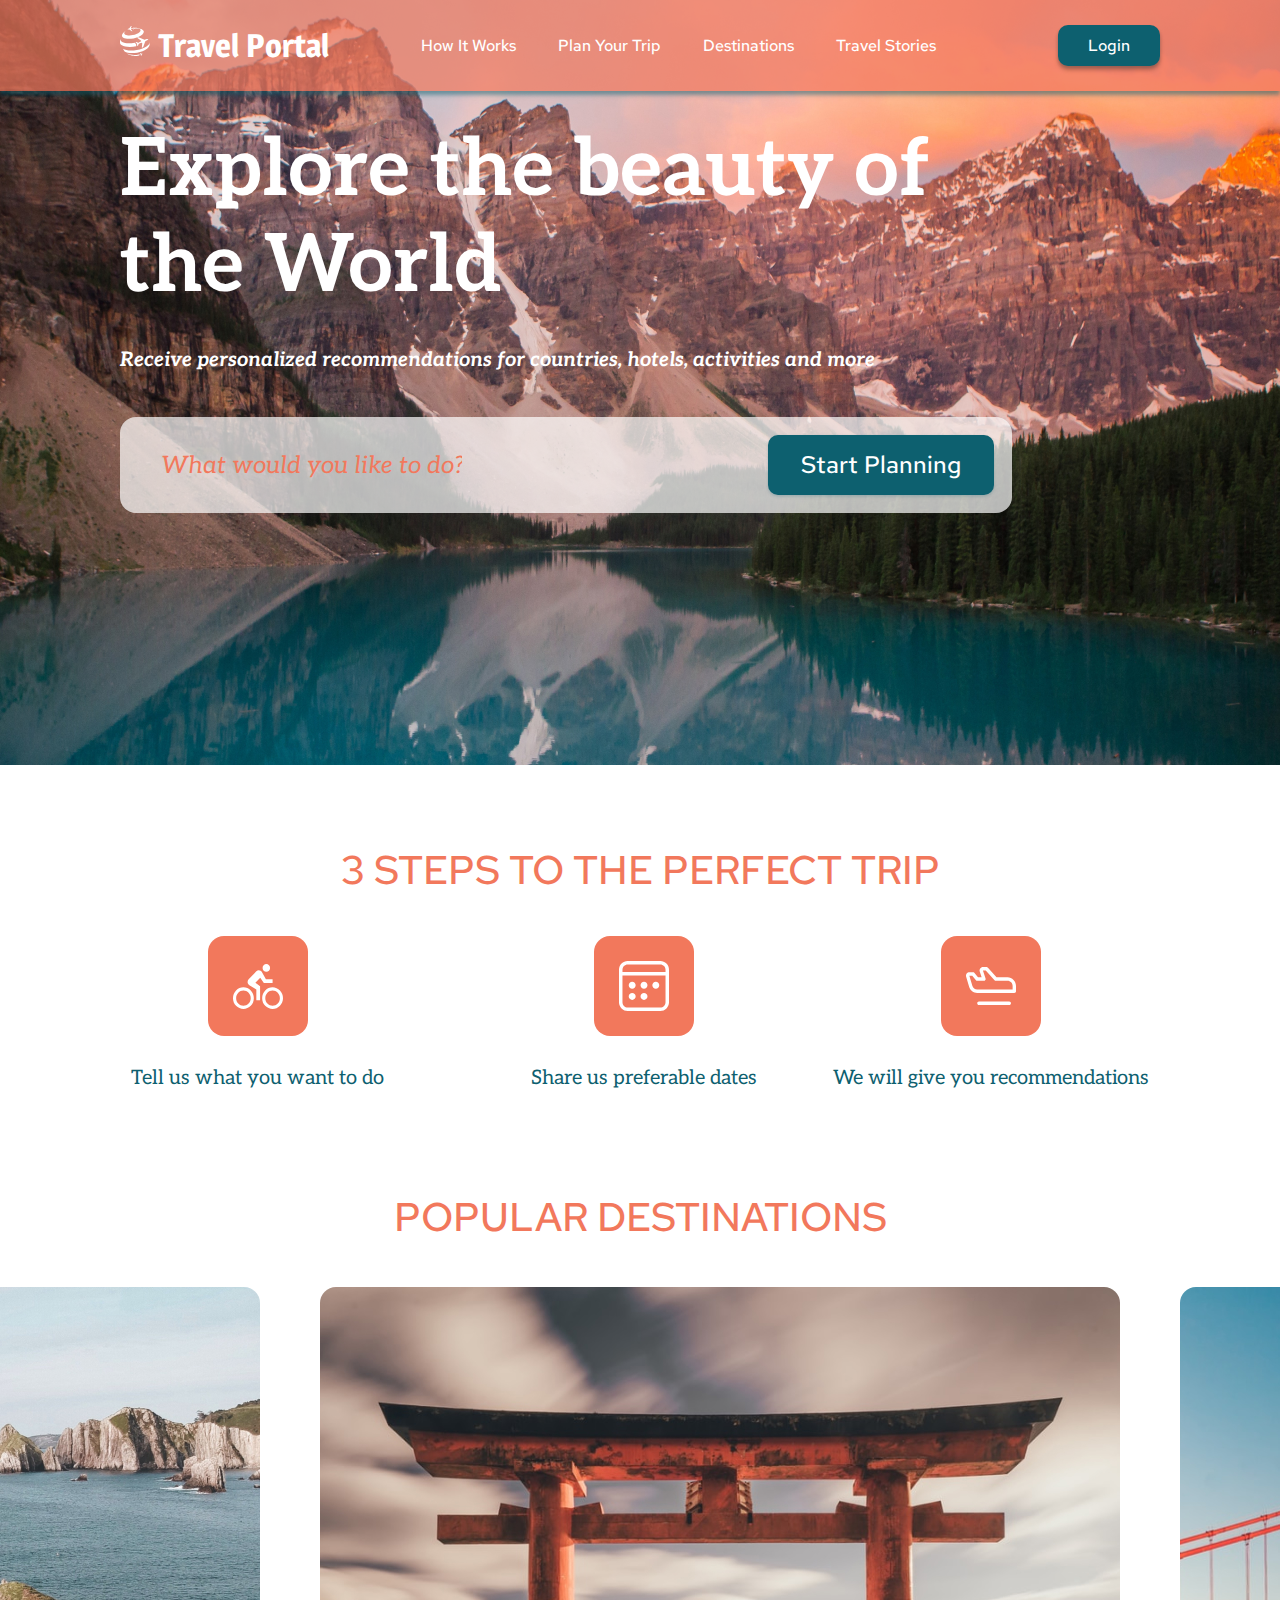
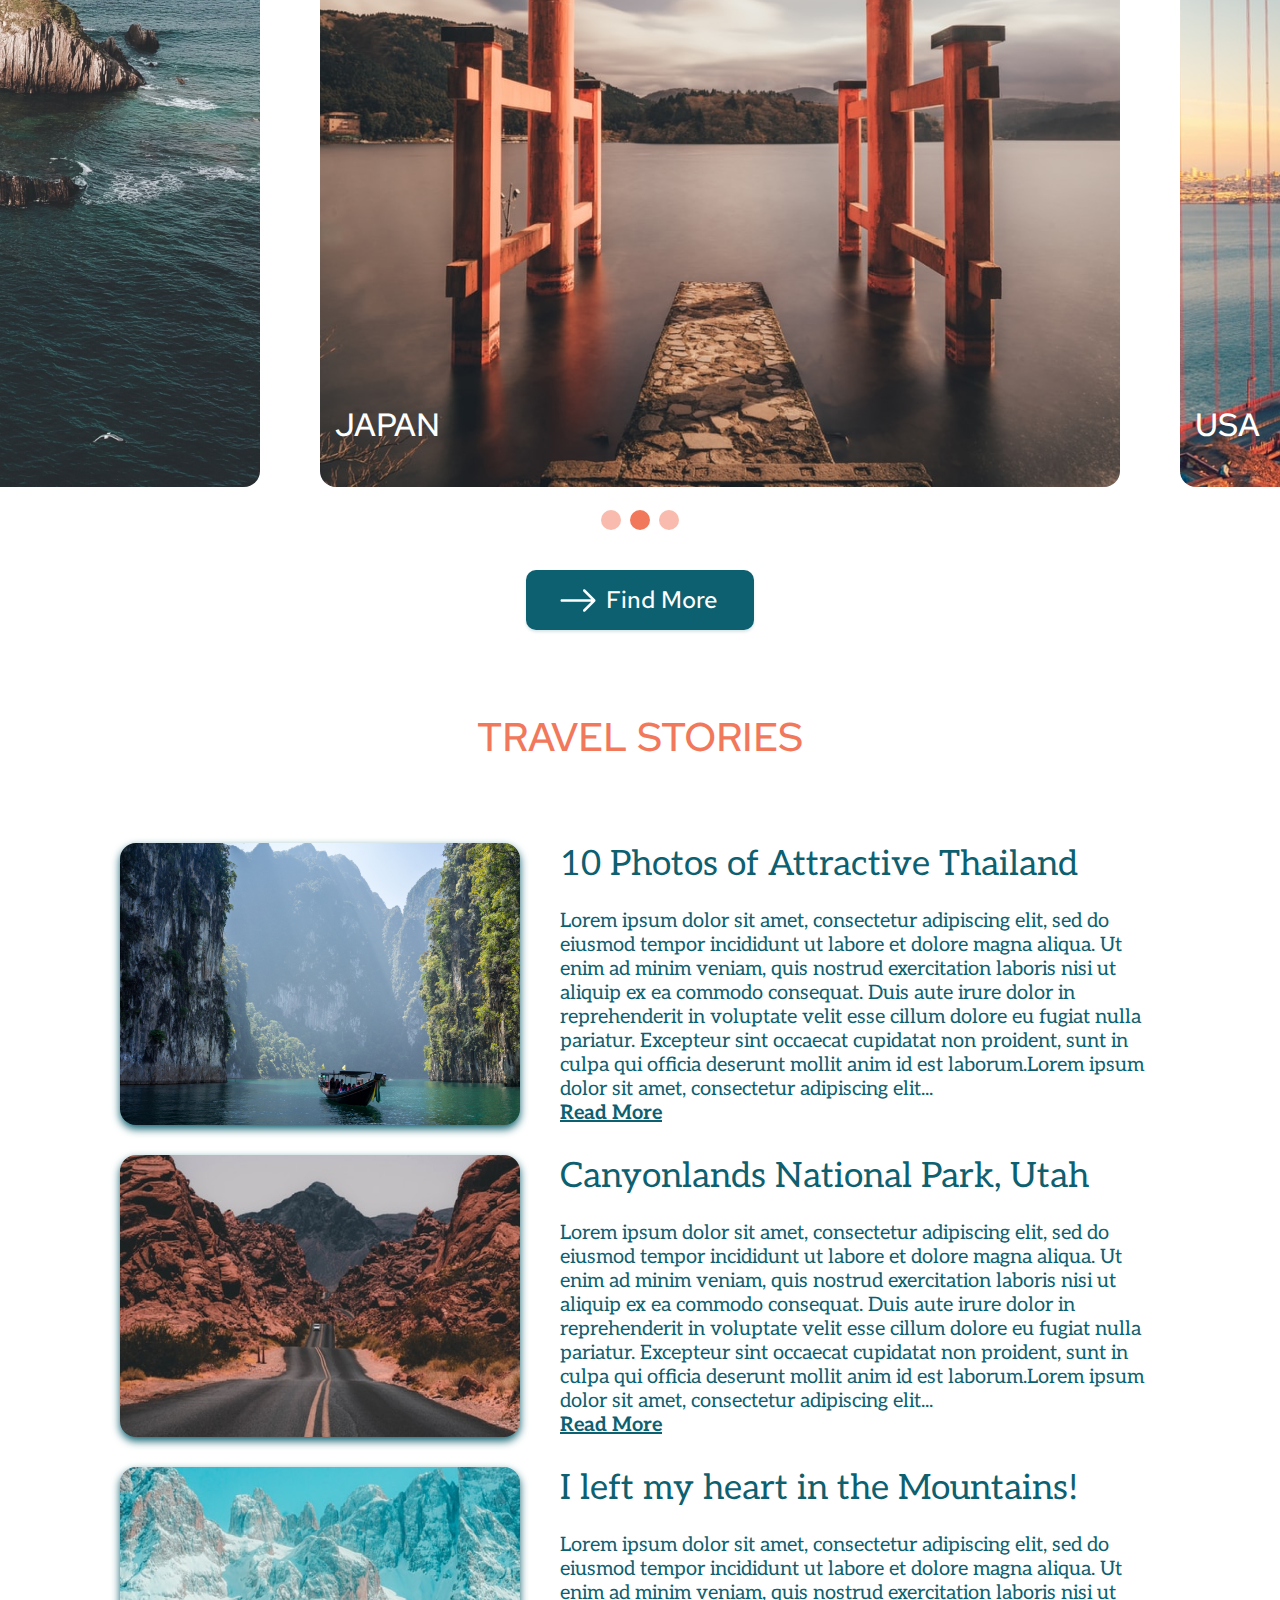
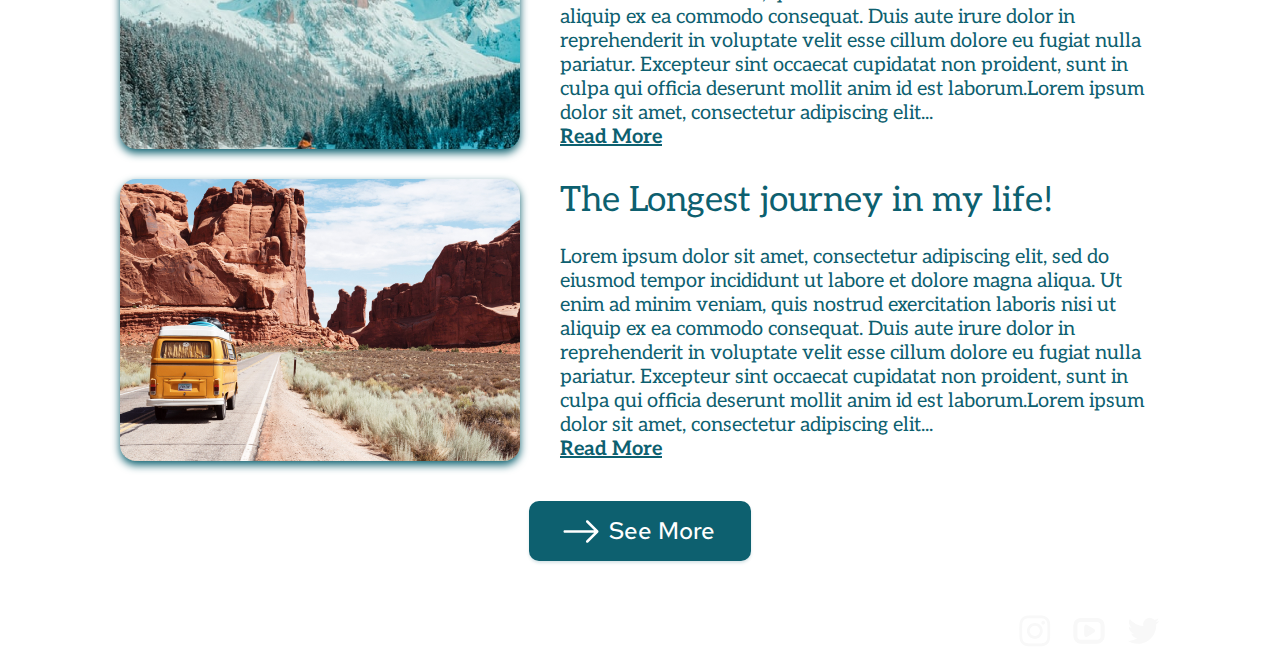
==== commit 84bfbc10: "fix: burger-menu" ====
--- a/travel/index.html
+++ b/travel/index.html
@@ -98,15 +98,15 @@
           <div class="slider__wrapper">
             <div class="slider__list transition-left">
               <div class="slider__item">
-                <img class="country-img" src="./assets/img/sl_Spain.jpg" alt="Spain" width="800" height="800">
+                <img class="country-img" src="./assets/img/Spain.jpg" alt="Spain" width="800" height="800">
                 <p class="country-name">Spain</p>
               </div>
               <div class="slider__item">
-                <img class="country-img" src="./assets/img/sl_Japan.jpg" alt="Japan" width="800" height="800">
+                <img class="country-img" src="./assets/img/Japan.jpg" alt="Japan" width="800" height="800">
                 <p class="country-name">Japan</p>
               </div>
               <div class="slider__item">
-                <img class="country-img" src="./assets/img/sl_USA.jpg" alt="USA" width="800" height="800">
+                <img class="country-img" src="./assets/img/USA.jpg" alt="USA" width="800" height="800">
                 <p class="country-name">USA</p>
               </div>
             </div>
--- a/travel/style.css
+++ b/travel/style.css
@@ -131,7 +131,7 @@
 
 
 .preview {
-  margin: 32px 120px;
+  margin: 32px 120px 300px;
   max-width: 892px;
 }
 
@@ -506,8 +506,8 @@
   .body-wrap { /*Обертка для фоновых рисунков*/
     width: 100%;
     background:
-    url("./assets/img-mob/mobile_background_header.jpg") top no-repeat, 
-    url("./assets/img-mob/mobile_background_stories.jpg")bottom no-repeat;
+    url("./assets/img/mobile_background_header.jpg") top no-repeat, 
+    url("./assets/img/mobile_background_stories.jpg")bottom no-repeat;
     background-size: 390px auto;
     background-color: #FFFFFF;
     border-radius: 30px;
@@ -535,7 +535,7 @@
   }
   
   .nav {
-    background-image: url("./assets/svg/burger-menu-outline.svg");
+    background-image: url("./assets/svg/burger_menu_outline.svg");
     background-size: 35px;
     background-repeat: no-repeat;
     padding: 17px;
@@ -592,7 +592,7 @@
     right: 127px;
     z-index: 9999;
     padding: 15px;
-    background-image: url("./assets/svg/clarity_window-close-line.svg");
+    background-image: url("./assets/svg/clarity_window_close_line.svg");
     background-repeat: no-repeat;
     background-color: transparent;
     border: none;
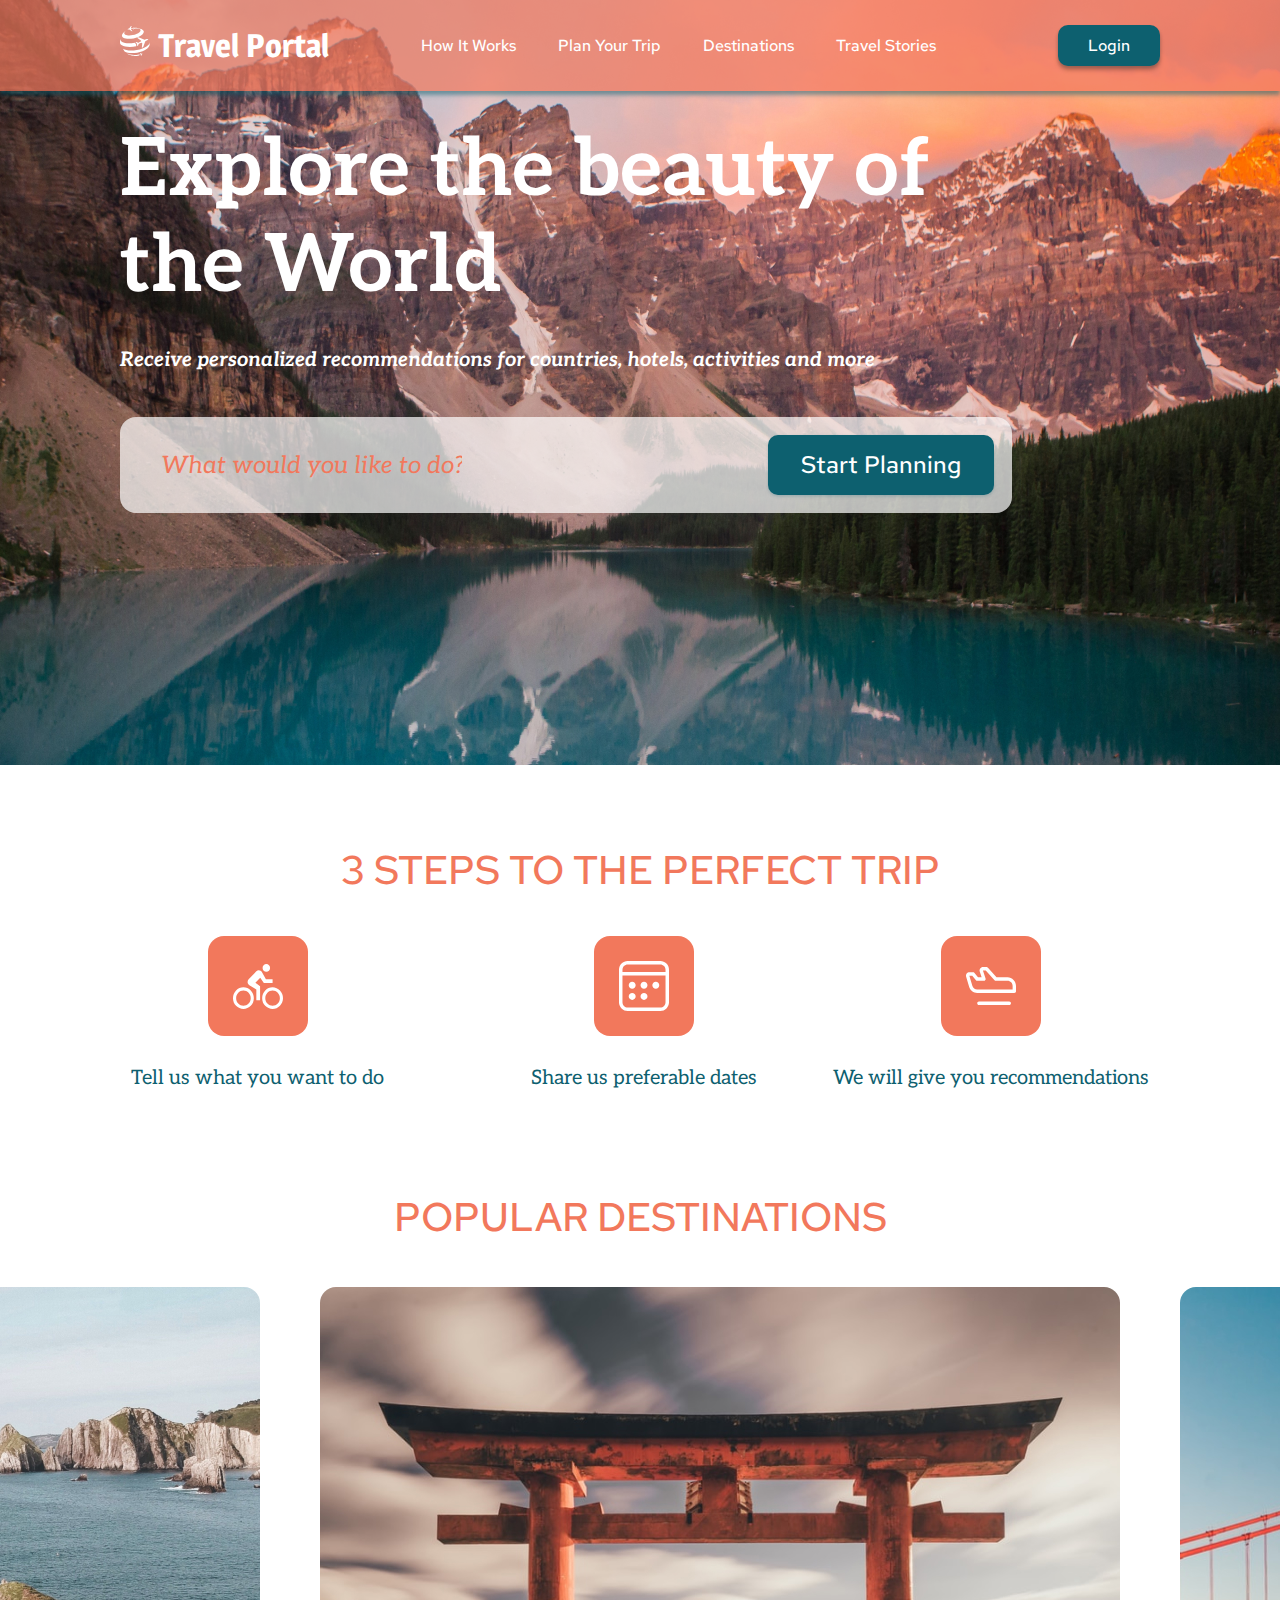
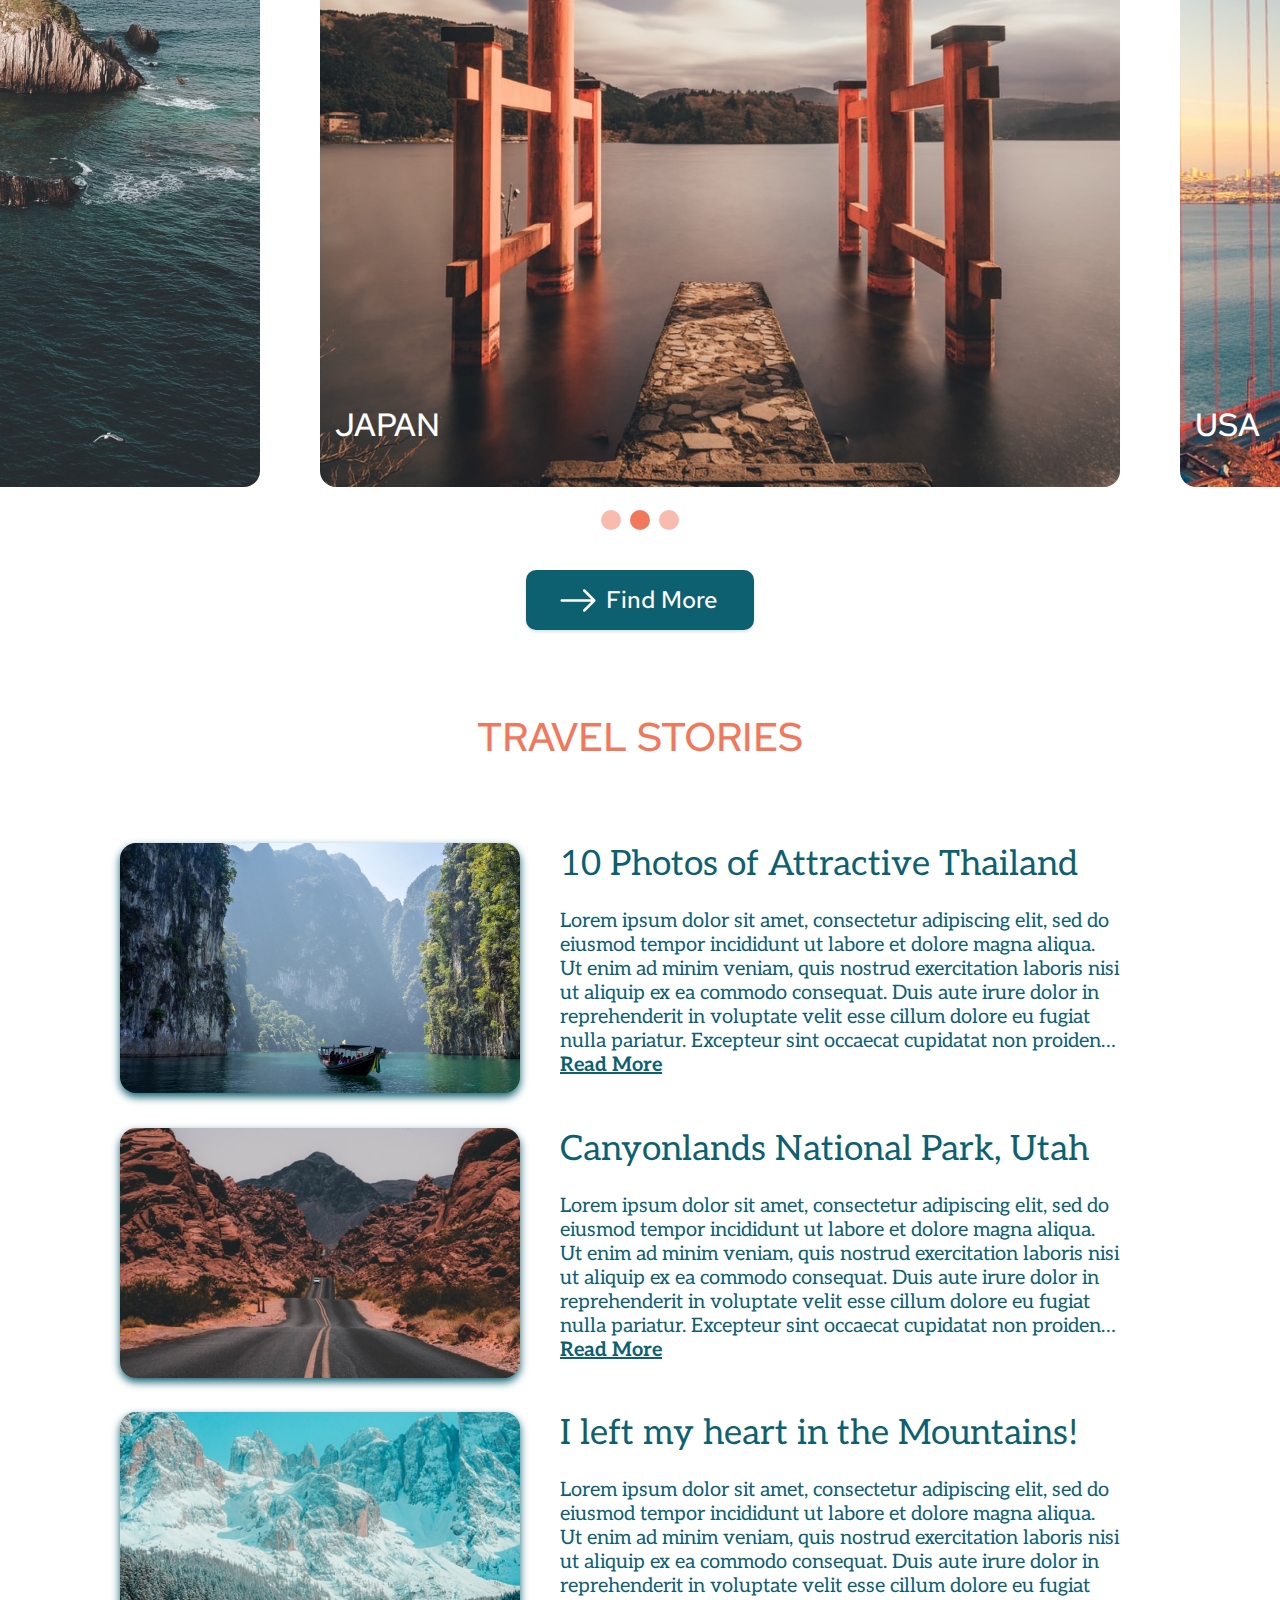
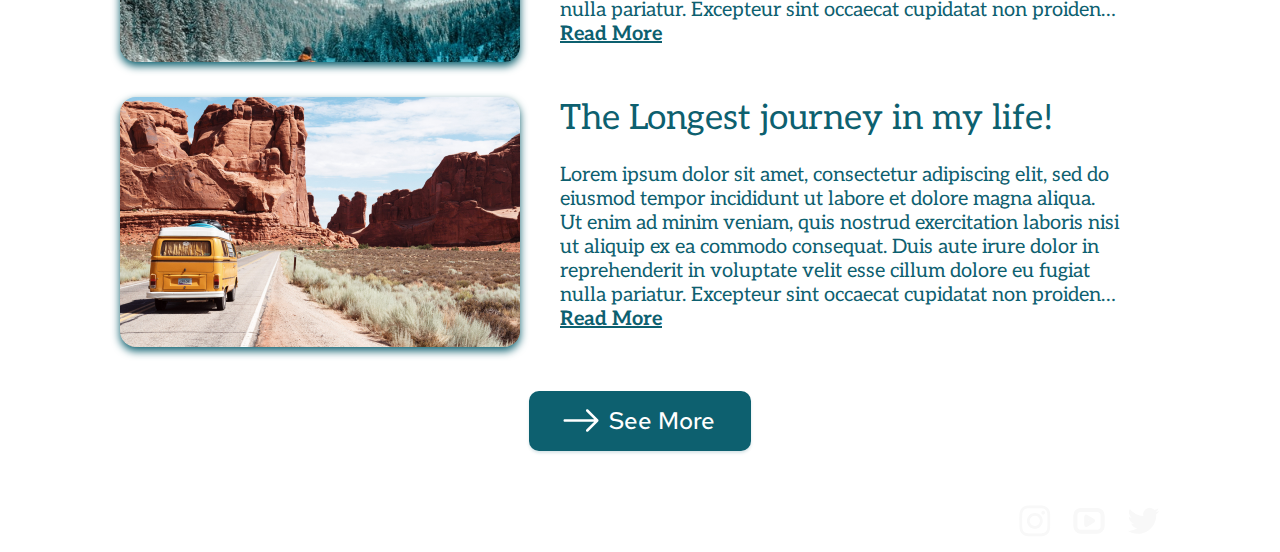
==== commit 523b0e5e: "feat: add buttons-arrow to the slider; add pictures for mobile view" ====
--- a/travel/index.html
+++ b/travel/index.html
@@ -96,24 +96,42 @@
         <section class="destinations" id="destinations">
           <h2 class="caption">Popular destinations</h2>
           <div class="slider__wrapper">
+            <div class="slider__arrow left">
+              
+            </div>
             <div class="slider__list transition-left">
               <div class="slider__item">
-                <img class="country-img" src="./assets/img/Spain.jpg" alt="Spain" width="800" height="800">
+                <picture>
+                  <source srcset="./assets/img-mob/slider-mobile.jpg" media="(max-width: 399px)">
+                  <source srcset="./assets/img/Spain.jpg" media="(min-width: 400px)">
+                  <img class="country-img" src="./assets/img-mob/slider-mobile.jpg" alt="Spain">
+                </picture>
                 <p class="country-name">Spain</p>
               </div>
               <div class="slider__item">
-                <img class="country-img" src="./assets/img/Japan.jpg" alt="Japan" width="800" height="800">
+                <picture>
+                  <source srcset="./assets/img-mob/slider-mobile.jpg" media="(max-width: 399px)">
+                  <source srcset="./assets/img/japan.jpg" media="(min-width: 400px)">
+                  <img class="country-img" src="./assets/img-mob/slider-mobile.jpg" alt="Japan">
+                </picture>
                 <p class="country-name">Japan</p>
               </div>
               <div class="slider__item">
-                <img class="country-img" src="./assets/img/USA.jpg" alt="USA" width="800" height="800">
+                <picture>
+                  <source srcset="./assets/img-mob/slider-mobile.jpg" media="(max-width: 399px)">
+                  <source srcset="./assets/img/USA.jpg" media="(min-width: 400px)">
+                  <img class="country-img" src="./assets/img-mob/slider-mobile.jpg" alt="USA">
+                </picture>
                 <p class="country-name">USA</p>
               </div>
             </div>
+            <div class="slider__arrow right">
+              
+            </div>
             <div class="slider__controls">
-              <button class="button-left"></button>
-              <button class="button-center"></button>
-              <button class="button-right"></button>
+              <button class="button-inactive"></button>
+              <button class="button-inactive"></button>
+              <button class="button-inactive"></button>
             </div>
           </div>
           <button class="more">Find More</button>
@@ -122,35 +140,51 @@
           <h2 class="caption">Travel stories</h2>
           <div class="stories__inner">
             <div class="stories__list">
-              <img class="stories__img" src="./assets/img/story1.jpg" alt="attractive-thailand" width="400" height="250">
+              <picture>
+                <source srcset="./assets/img-mob/story1-mob.jpg" media="(max-width: 399px)">
+                <source srcset="./assets/img/Thailand.jpg" media="(min-width: 400px)">
+                <img class="stories__img" src="./assets/img-mob/story1-mob.jpg" alt="attractive-thailand">
+              </picture>
               <div class="stories__item">
                 <h3 class="stories__caption">10 Photos of Attractive Thailand</h3>
-                <p class="stories__desc">Lorem ipsum dolor sit amet, consectetur adipiscing elit, sed do eiusmod tempor incididunt ut labore et dolore magna aliqua. Ut enim ad minim veniam, quis nostrud exercitation    laboris nisi ut aliquip ex ea commodo consequat. Duis aute irure dolor in reprehenderit in voluptate velit esse cillum dolore eu fugiat nulla pariatur. Excepteur sint occaecat cupidatat non proident, sunt in culpa qui officia deserunt mollit anim id est laborum.Lorem ipsum dolor sit amet, consectetur adipiscing elit...</p>
-                <a class="stories__link" href="#/">Read More</a>
-              </div>
-            </div>
-            <div class="stories__list">
-              <img class="stories__img" src="./assets/img/story2.jpg" alt="canyonlands-national-park" width="400" height="250">
+                <p class="stories__desc">Lorem ipsum dolor sit amet, consectetur adipiscing elit, sed do eiusmod tempor incididunt ut labore et dolore magna aliqua. Ut enim ad minim veniam, quis nostrud exercitation    laboris nisi ut aliquip ex ea commodo consequat. Duis aute irure dolor in reprehenderit in voluptate velit esse cillum dolore eu fugiat nulla pariatur. Excepteur sint occaecat cupidatat non proident, sunt in culpa qui officia deserunt mollit anim id est laborum.Lorem ipsum dolor sit amet, consectetur adipiscing elit</p>
+                <div class="stories__desc"><a class="stories__link" href="#/">Read More</a></div>
+              </div>
+            </div>
+            <div class="stories__list">
+              <picture>
+                <source srcset="./assets/img-mob/story2-mob.jpg" media="(max-width: 399px)">
+                <source srcset="./assets/img/Utah.jpg" media="(min-width: 400px)">
+                <img class="stories__img" src="./assets/img-mob/story2-mob.jpg" alt="canyonlands-national-park">
+              </picture>
               <div class="stories__item">
                 <h3 class="stories__caption">Canyonlands National Park, Utah</h3>
-                <p class="stories__desc">Lorem ipsum dolor sit amet, consectetur adipiscing elit, sed do eiusmod tempor incididunt ut labore et dolore magna aliqua. Ut enim ad minim veniam, quis nostrud exercitation    laboris nisi ut aliquip ex ea commodo consequat. Duis aute irure dolor in reprehenderit in voluptate velit esse cillum dolore eu fugiat nulla pariatur. Excepteur sint occaecat cupidatat non proident, sunt in culpa qui officia deserunt mollit anim id est laborum.Lorem ipsum dolor sit amet, consectetur adipiscing elit...</p>
-                <a class="stories__link" href="#/">Read More</a>
-              </div>
-            </div>
-            <div class="stories__list">
-              <img class="stories__img" src="./assets/img/story3.jpg" alt="mountains" width="400" height="250">
+                <p class="stories__desc">Lorem ipsum dolor sit amet, consectetur adipiscing elit, sed do eiusmod tempor incididunt ut labore et dolore magna aliqua. Ut enim ad minim veniam, quis nostrud exercitation    laboris nisi ut aliquip ex ea commodo consequat. Duis aute irure dolor in reprehenderit in voluptate velit esse cillum dolore eu fugiat nulla pariatur. Excepteur sint occaecat cupidatat non proident, sunt in culpa qui officia deserunt mollit anim id est laborum.Lorem ipsum dolor sit amet, consectetur adipiscing elit</p>
+                <div class="stories__desc"><a class="stories__link" href="#/">Read More</a></div>
+              </div>
+            </div>
+            <div class="stories__list">
+              <picture>
+                <source srcset="./assets/img-mob/story3-mob.jpg" media="(max-width: 399px)">
+                <source srcset="./assets/img/Mountains.jpg" media="(min-width: 400px)">
+                <img class="stories__img" src="./assets/img-mob/story3-mob.jpg" alt="mountains">
+              </picture>
               <div class="stories__item">
                 <h3 class="stories__caption">I left my heart in the Mountains!</h3>
-                <p class="stories__desc">Lorem ipsum dolor sit amet, consectetur adipiscing elit, sed do eiusmod tempor incididunt ut labore et dolore magna aliqua. Ut enim ad minim veniam, quis nostrud exercitation    laboris nisi ut aliquip ex ea commodo consequat. Duis aute irure dolor in reprehenderit in voluptate velit esse cillum dolore eu fugiat nulla pariatur. Excepteur sint occaecat cupidatat non proident, sunt in culpa qui officia deserunt mollit anim id est laborum.Lorem ipsum dolor sit amet, consectetur adipiscing elit...</p>
-                <a class="stories__link" href="#/">Read More</a>
-              </div>
-            </div>
-            <div class="stories__list">
-              <img class="stories__img" src="./assets/img/story4.jpg" alt="the-longest-journey-in-my-life!" width="400" height="250">
+                <p class="stories__desc">Lorem ipsum dolor sit amet, consectetur adipiscing elit, sed do eiusmod tempor incididunt ut labore et dolore magna aliqua. Ut enim ad minim veniam, quis nostrud exercitation    laboris nisi ut aliquip ex ea commodo consequat. Duis aute irure dolor in reprehenderit in voluptate velit esse cillum dolore eu fugiat nulla pariatur. Excepteur sint occaecat cupidatat non proident, sunt in culpa qui officia deserunt mollit anim id est laborum.Lorem ipsum dolor sit amet, consectetur adipiscing elit</p>
+                <div class="stories__desc"><a class="stories__link" href="#/">Read More</a></div>
+              </div>
+            </div>
+            <div class="stories__list">
+              <picture>
+                <source srcset="./assets/img-mob/story4-mob.jpg" media="(max-width: 399px)">
+                <source srcset="./assets/img/journey.jpg" media="(min-width: 400px)">
+                <img class="stories__img" src="./assets/img-mob/story4-mob.jpg" alt="the-longest-journey-in-my-life!">
+              </picture>
               <div class="stories__item">
                 <h3 class="stories__caption">The Longest journey in my life!</h3>
-                <p class="stories__desc">Lorem ipsum dolor sit amet, consectetur adipiscing elit, sed do eiusmod tempor incididunt ut labore et dolore magna aliqua. Ut enim ad minim veniam, quis nostrud exercitation    laboris nisi ut aliquip ex ea commodo consequat. Duis aute irure dolor in reprehenderit in voluptate velit esse cillum dolore eu fugiat nulla pariatur. Excepteur sint occaecat cupidatat non proident, sunt in culpa qui officia deserunt mollit anim id est laborum.Lorem ipsum dolor sit amet, consectetur adipiscing elit...</p>
-                <a class="stories__link" href="#/">Read More</a>
+                <p class="stories__desc">Lorem ipsum dolor sit amet, consectetur adipiscing elit, sed do eiusmod tempor incididunt ut labore et dolore magna aliqua. Ut enim ad minim veniam, quis nostrud exercitation    laboris nisi ut aliquip ex ea commodo consequat. Duis aute irure dolor in reprehenderit in voluptate velit esse cillum dolore eu fugiat nulla pariatur. Excepteur sint occaecat cupidatat non proident, sunt in culpa qui officia deserunt mollit anim id est laborum.Lorem ipsum dolor sit amet, consectetur adipiscing elit</p>
+                <div class="stories__desc"><a class="stories__link" href="#/">Read More</a></div>
               </div>
             </div>
             <button class="more">See More</button>
--- a/travel/style.css
+++ b/travel/style.css
@@ -8,7 +8,8 @@
 h1,
 h2,
 h3,
-fieldset {
+fieldset,
+picture {
   margin: 0;
 }
 
@@ -253,9 +254,12 @@
 .slider__item:hover,
 .slider__item:active,
 .slider__item:focus,
-.stories__list:hover,
-.stories__list:active,
-.stories__list:focus,
+.stories__img:hover,
+.stories__img:active,
+.stories__img:focus,
+.stories__link:hover,
+.stories__link:active,
+.stories__link:focus,
 .social__link:hover,
 .social__link:active,
 .social__link:focus {
@@ -319,6 +323,10 @@
   justify-content: space-between;
 }
 
+.slider__arrow{
+  display: none;
+}
+
 .slider__item { /*картинки с подписями*/
   position: relative;
   margin-left: 60px;
@@ -351,21 +359,28 @@
   margin: 15px auto 0;
 }
 
-.button-left,
-.button-right {
+.button-inactive{
   padding: 10px;
   background-color: rgba(242, 120, 92, 0.5);
   border: none;
   border-radius: 50px;
 }
 
-.button-center {
+.button-inactive:nth-of-type(2){
   margin: 0 5px;
   padding: 10px;
   background-color: #F2785C;
   border: none;
   border-radius: 50px;
 }
+
+/*.button-active {
+  margin: 0 5px;
+  padding: 10px;
+  background-color: #F2785C;
+  border: none;
+  border-radius: 50px;
+}*/
 
 /*анимация карусели*/
 /*@keyframes move-left {
@@ -416,6 +431,7 @@
 .stories__list {/*обертка для конкретной стори*/
   display: flex;
   justify-content: space-between;
+  align-items: flex-start;
   padding-top: 30px;
 }
 
@@ -431,7 +447,7 @@
 }
 
 .stories__item {
-  padding: 0 10px 0 40px;
+  padding: 0 40px 0;
 }
 
 .stories__caption {
@@ -445,6 +461,11 @@
 }
 
 .stories__desc {
+  margin: 0;
+  -webkit-line-clamp: 6;
+  display: -webkit-box;
+  -webkit-box-orient: vertical;
+  overflow: hidden;
   font-family: "Aleo", serif;
   font-style: normal;
   font-size: 20px;
@@ -506,8 +527,8 @@
   .body-wrap { /*Обертка для фоновых рисунков*/
     width: 100%;
     background:
-    url("./assets/img/mobile_background_header.jpg") top no-repeat, 
-    url("./assets/img/mobile_background_stories.jpg")bottom no-repeat;
+    url("./assets/img-mob/background-header-mobile.jpg") top no-repeat, 
+    url("./assets/img-mob/background-stories-mobile.jpg")bottom no-repeat;
     background-size: 390px auto;
     background-color: #FFFFFF;
     border-radius: 30px;
@@ -535,15 +556,16 @@
   }
   
   .nav {
-    background-image: url("./assets/svg/burger_menu_outline.svg");
+    background-image: url("./assets/svg/burger-menu-outline.svg");
     background-size: 35px;
     background-repeat: no-repeat;
     padding: 17px;
     margin-right: 4px;
   }
   
+  
   /*появляющееся меню*/
-  .mobile-menu {
+  /*.mobile-menu {
     display: block;
     position: absolute;
     left: 0; right: 0; top: 0; bottom: 0;
@@ -592,14 +614,13 @@
     right: 127px;
     z-index: 9999;
     padding: 15px;
-    background-image: url("./assets/svg/clarity_window_close_line.svg");
+    background-image: url("./assets/svg/clarity_window-close-line.svg");
     background-repeat: no-repeat;
     background-color: transparent;
     border: none;
   }
-  
-  
-
+  */
+  
   .nav__list,
   .login,
   .title,
@@ -607,7 +628,7 @@
   .copyright {
     display: none;
   }
-  
+
   .preview {
     margin: 0 15px 20px;
   }
@@ -642,8 +663,8 @@
     font-size: 11px;
     line-height: 15px;
   }
-  
-  
+
+
   .steps {
     margin-bottom: 20px;
     padding: 0 15px;
@@ -704,9 +725,12 @@
   .slider__item:hover,
   .slider__item:active,
   .slider__item:focus,
-  .stories__list:hover,
-  .stories__list:active,
-  .stories__list:focus,
+  .stories__img:hover,
+  .stories__img:active,
+  .stories__img:focus,
+  .stories__link:hover,
+  .stories__link:active,
+  .stories__link:focus,
   .social__link:hover,
   .social__link:active,
   .social__link:focus {
@@ -721,11 +745,29 @@
   }
   
   .slider__wrapper { /*внешняя обертка для всего слайдера*/
-    margin: 10px 0;
+    margin: 10px 0 7px;
     padding: 0 15px;
     max-width: 100%;
   }
-  
+  .slider__arrow{
+    display: block;
+    position: absolute;
+    z-index: 2;
+    background-size: 30px;
+    background-repeat: no-repeat;
+    padding: 15px;
+  }
+
+  .left{
+    background-image: url("./assets/svg/ep_arrow-left.svg");
+    left: 20px;
+  }
+  
+  .right{
+    background-image: url("./assets/svg/ep_arrow-right.svg");
+    right: 20px;
+  }
+
   .slider__list { /*обертка для картинок*/
     left: 0px;
   }
@@ -736,8 +778,6 @@
   
   .country-img {
     max-width: 360px;
-    max-height: auto;
-    border-radius: 16px;
   }
   
   .country-name {
@@ -754,21 +794,33 @@
     margin: 0 auto;
   }
   
-  .button-left,
-  .button-right {
+  .button-inactive,
+  .button-inactive:nth-of-type(2) {
+    margin: 0;
     padding: 4px;
     background-color: rgba(242, 120, 92, 0.5);
     border: none;
     border-radius: 50px;
   }
-  
-  .button-center {
+
+
+
+  .button-inactive:nth-of-type(1){
     margin: 0 2px;
     padding: 4px;
     background-color: #F2785C;
     border: none;
     border-radius: 50px;
   }
+
+
+  /*.button-active {
+    margin: 0 2px;
+    padding: 4px;
+    background-color: #F2785C;
+    border: none;
+    border-radius: 50px;
+  }*/
   
   /*анимация карусели*/
   /*@keyframes move-left {
@@ -805,7 +857,7 @@
   }
   
   .stories__list {/*обертка для конкретной стори*/
-    padding-top: 15px;
+    padding-top: 10px;
     max-width: 100%;
   }
   
@@ -814,7 +866,7 @@
   }
 
   .stories__list:last-of-type {
-    margin-bottom: 10px;
+    margin-bottom: 7px;
   }
 
   .stories__img {
@@ -835,11 +887,9 @@
   }
   
   .stories__desc {
-    max-height: 87px;
-    overflow: hidden;
+    -webkit-line-clamp: 8;
     font-size: 9px;
     line-height: 11px;
-
   }
   
   .stories__link {
@@ -847,7 +897,6 @@
     line-height: 11px;
   }
   
-  
   .social__item {
     padding: 13px 0 14px; /*а если 13px 0 14px вместо 15px 0 16px - идеально*/
     max-width: 34px;
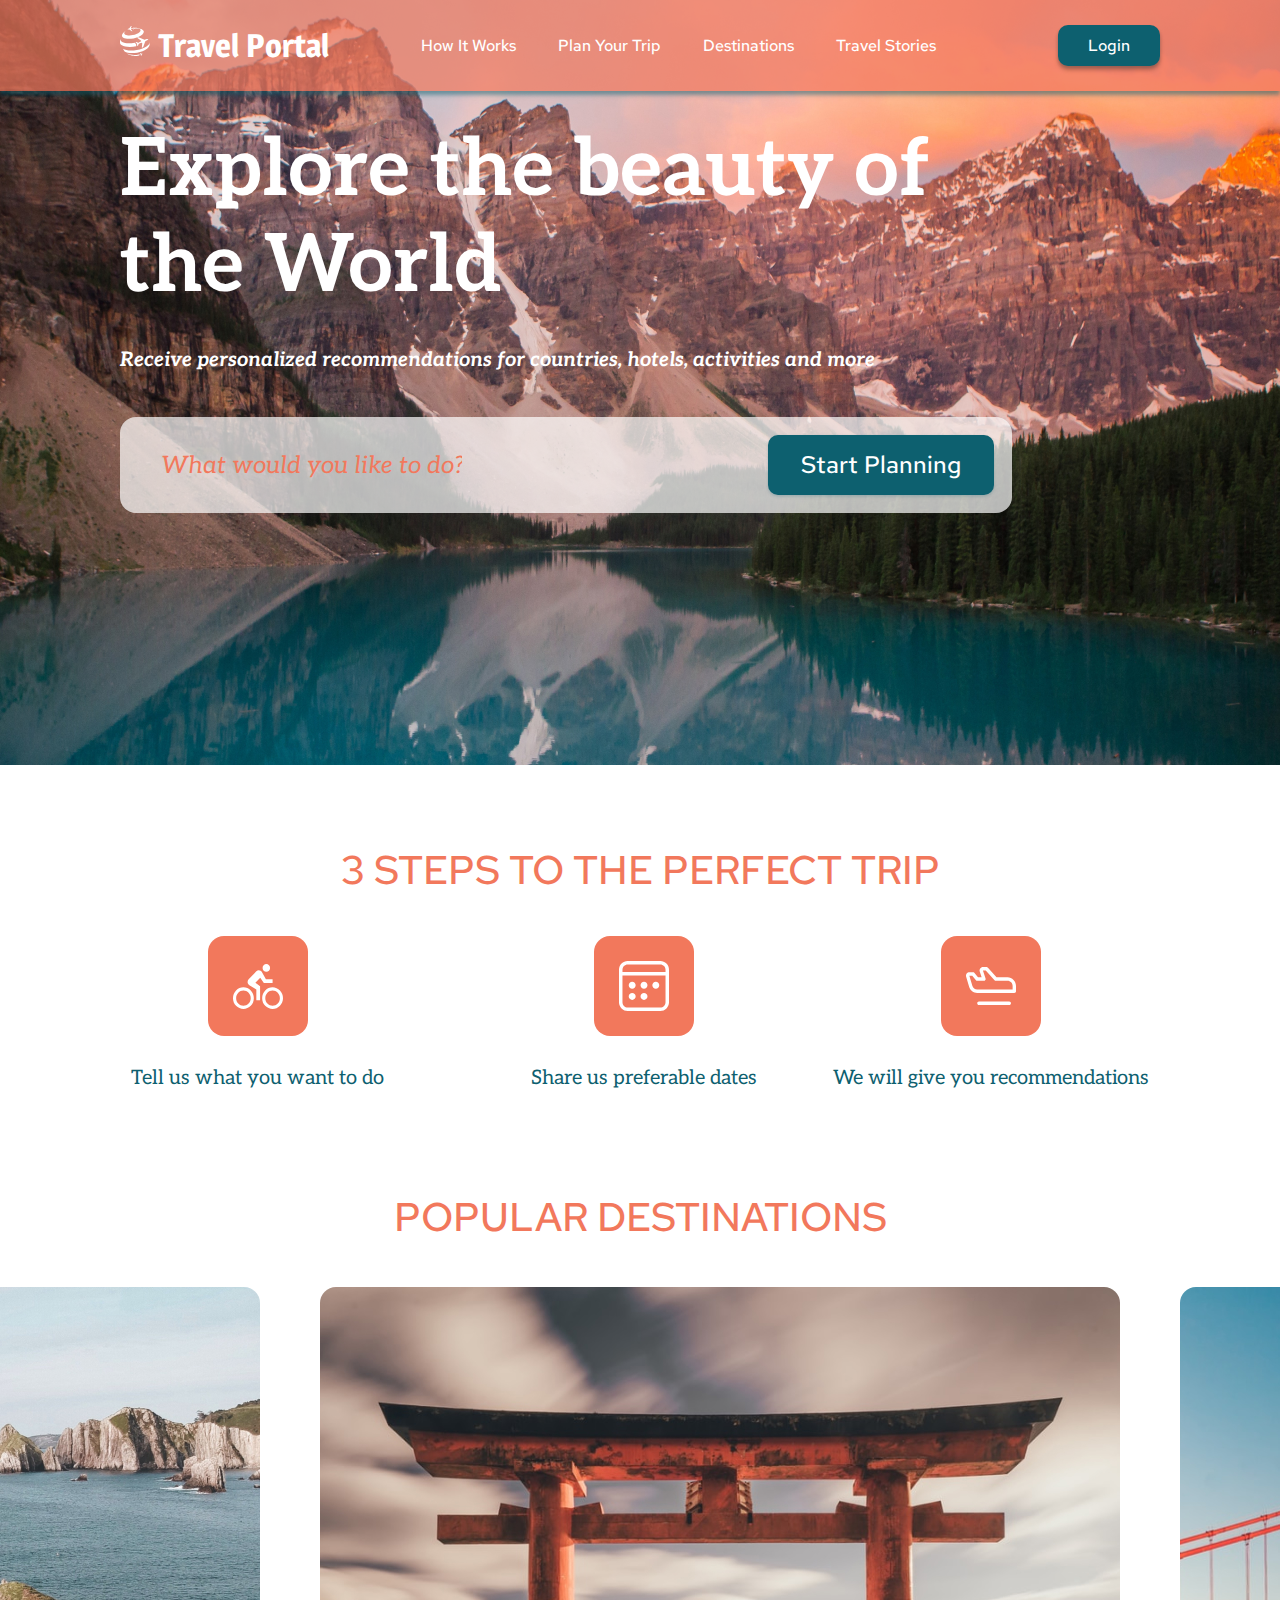
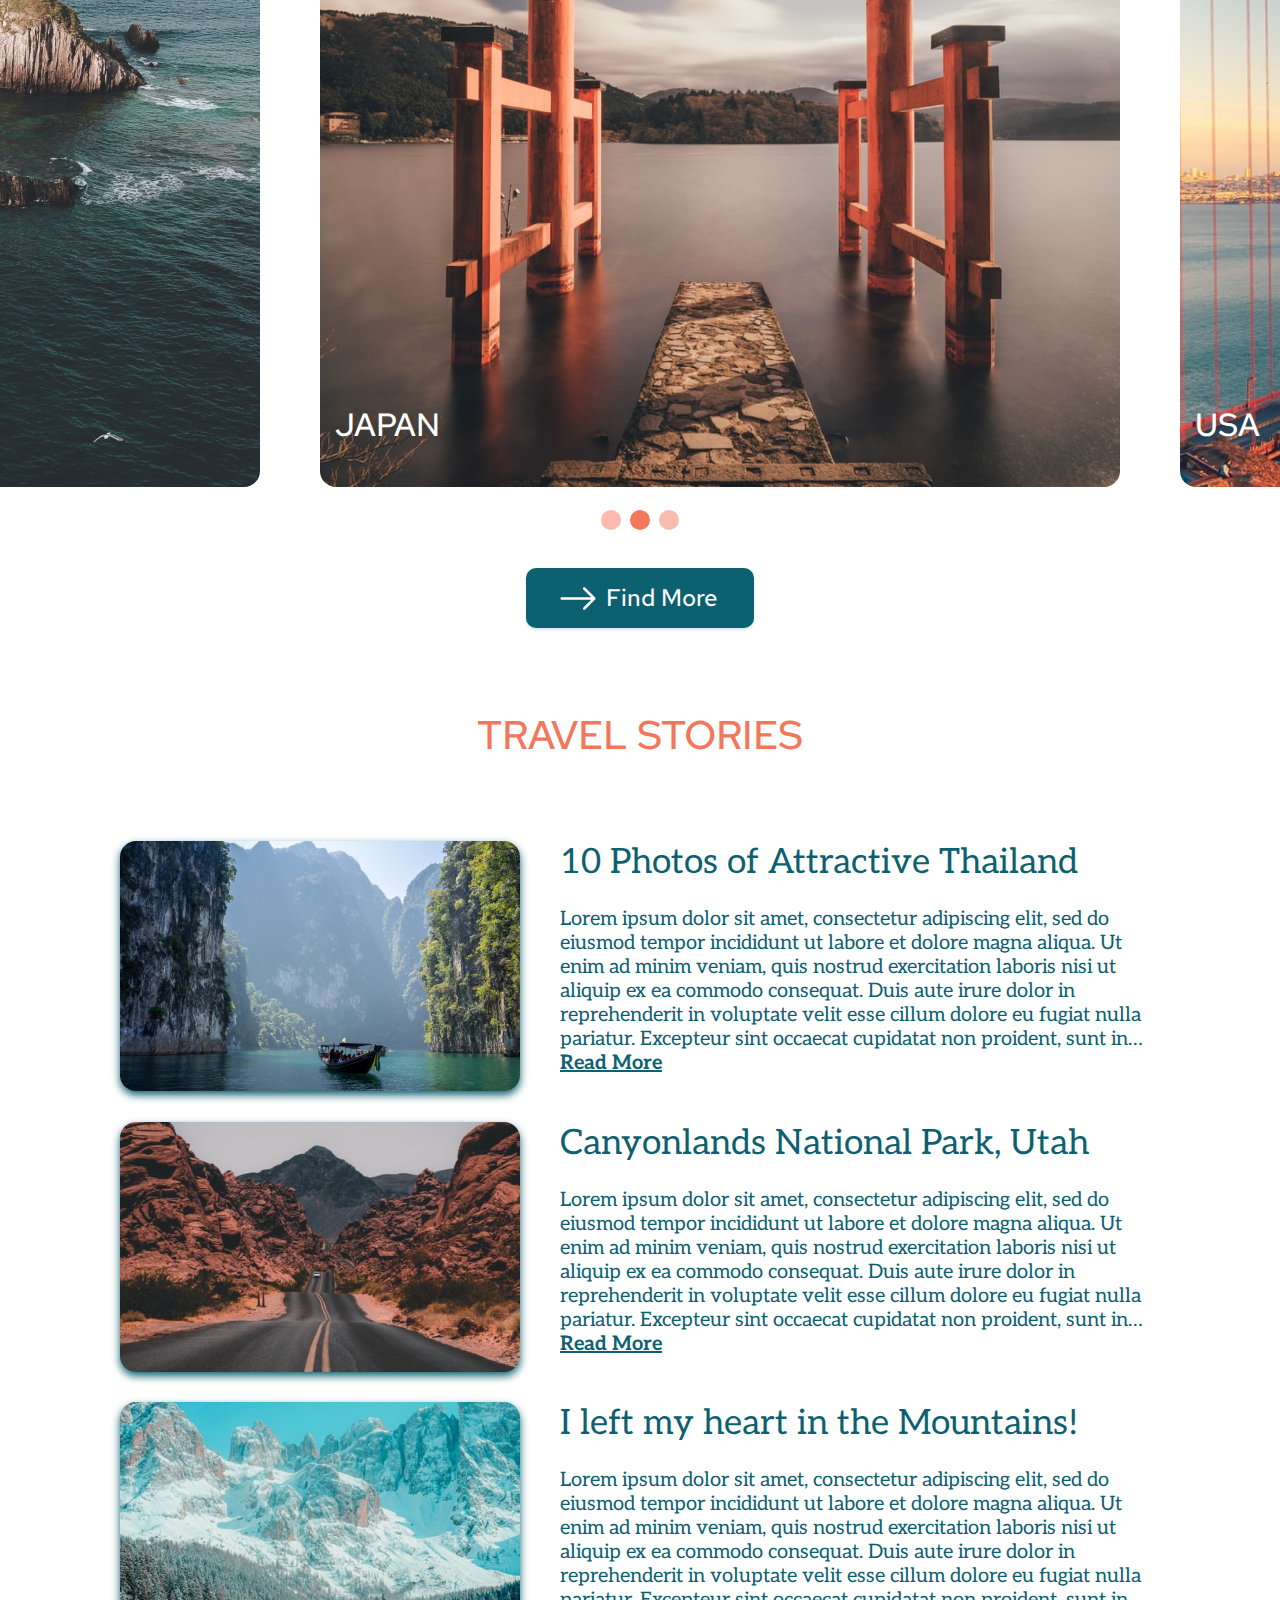
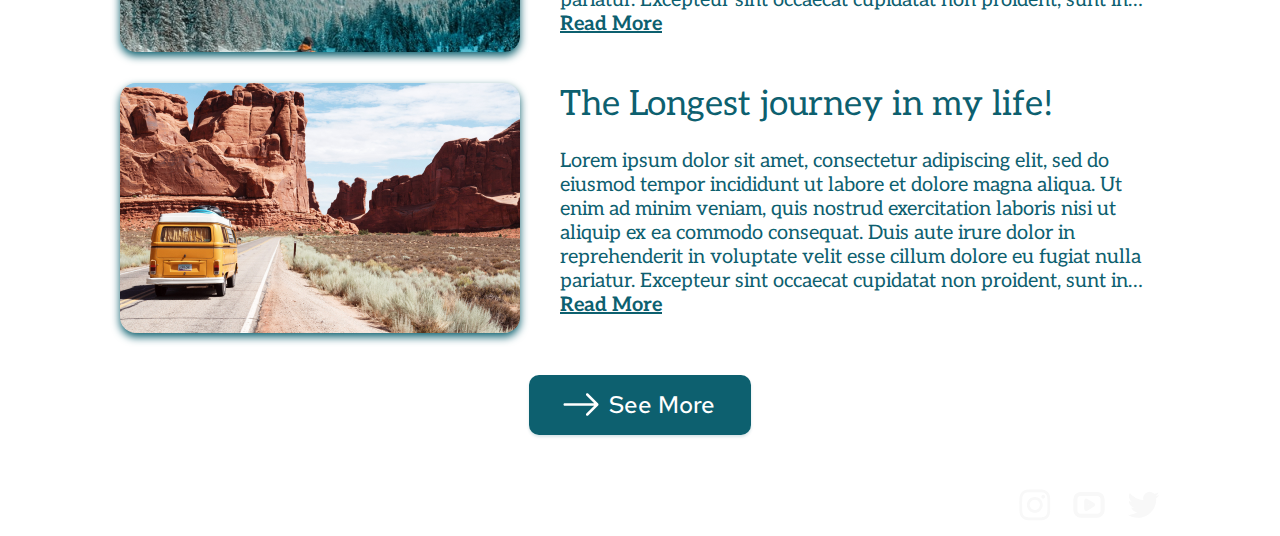
==== commit 477afc36: "fix: add JS in burger-menu" ====
--- a/travel/index.html
+++ b/travel/index.html
@@ -40,6 +40,7 @@
         <div class="mobile-menu">
           <nav class="mobile-nav">
             <ul class="mobile-nav__list">
+              <li class="mobile-nav__item exit"></li>
               <li class="mobile-nav__item">
                 <a class="mobile-nav__link" href="#preview">How It Works</a>
               </li>
@@ -60,7 +61,6 @@
               </li>
             </ul>
           </nav>
-          <button class="exit"></button>
         </div>
       </header>
       <main class="inner content-wrap">
--- a/travel/style.css
+++ b/travel/style.css
@@ -43,6 +43,7 @@
   display: flex;
   justify-content: space-between;
   align-items: center;
+  flex-wrap: wrap;
   padding: 25px 120px;
   background-color: rgba(242, 120, 92, 0.7);
   box-shadow: 0 4px 4px rgba(13, 96, 111, 0.5);
@@ -402,7 +403,7 @@
 }*/
 
 .more {
-  margin: 40px auto 0;
+  margin: 38px auto 0;
   padding: 14px 36px 14px 80px;
   font-family: "Red Hat Text", sans-serif;
   font-style: normal;
@@ -431,8 +432,7 @@
 .stories__list {/*обертка для конкретной стори*/
   display: flex;
   justify-content: space-between;
-  align-items: flex-start;
-  padding-top: 30px;
+  padding-top: 26px;
 }
 
 .stories__list:first-of-type {
@@ -447,7 +447,7 @@
 }
 
 .stories__item {
-  padding: 0 40px 0;
+  padding: 0 10px 0 40px;;
 }
 
 .stories__caption {
@@ -563,25 +563,35 @@
     margin-right: 4px;
   }
   
-  
+  .mobile-menu {
+  display: block;
+  }
+
+
   /*появляющееся меню*/
-  /*.mobile-menu {
+  .active { /*overlay*/
     display: block;
     position: absolute;
+    z-index: 998;
     left: 0; right: 0; top: 0; bottom: 0;
-    background: rgba(0, 0, 0, 0.8);
-    
+    background: rgba(0, 0, 0, 0.7);
+    transition: right .8s;
   }
   
   .mobile-nav {
     display: flex;
+    position: fixed;
+    top: 0;
+    right: -300px;
+    transition: right 1s;
+  }
+
+  .change {
+    right: 0;
+    display: block;
   }
 
   .mobile-nav__list {
-    position: absolute;
-    top: 0;
-    right: 0;
-    z-index: 999;
     display: flex;
     flex-direction: column;
     align-items: flex-end;
@@ -619,7 +629,7 @@
     background-color: transparent;
     border: none;
   }
-  */
+  
   
   .nav__list,
   .login,
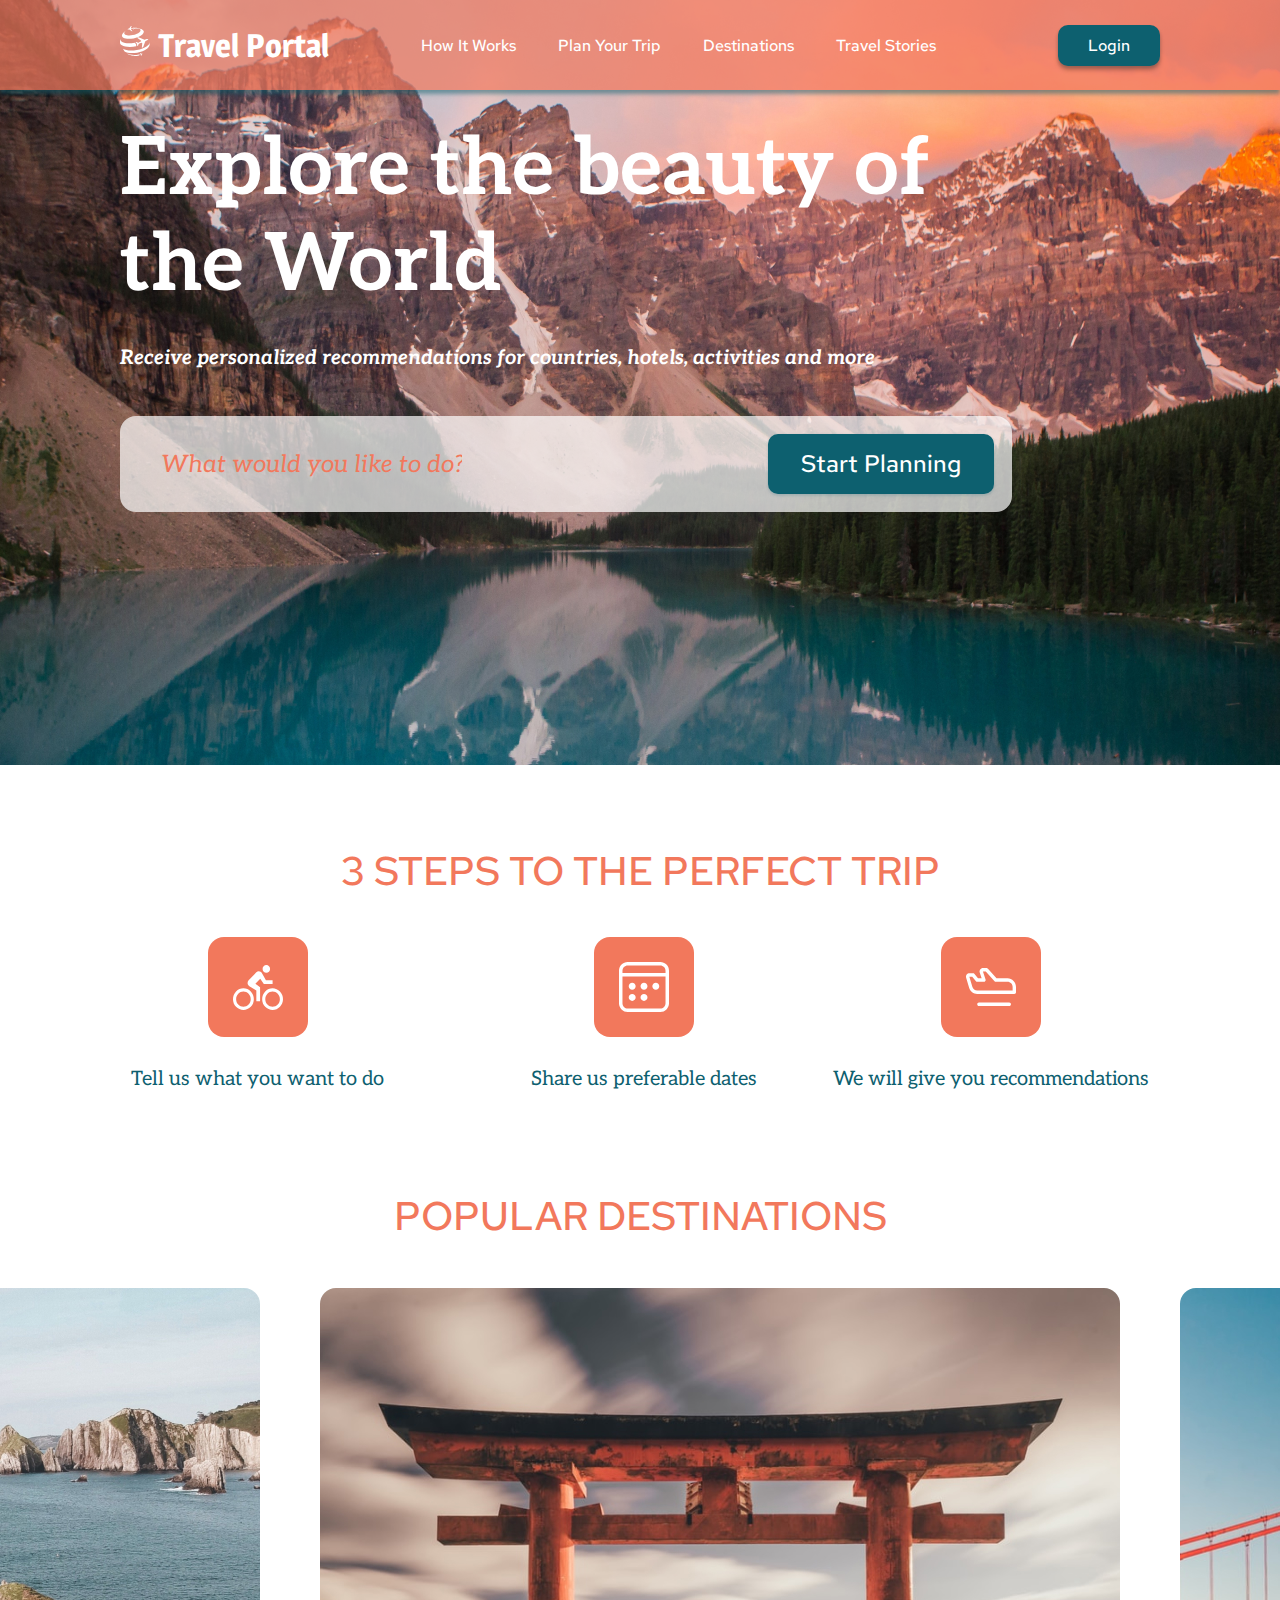
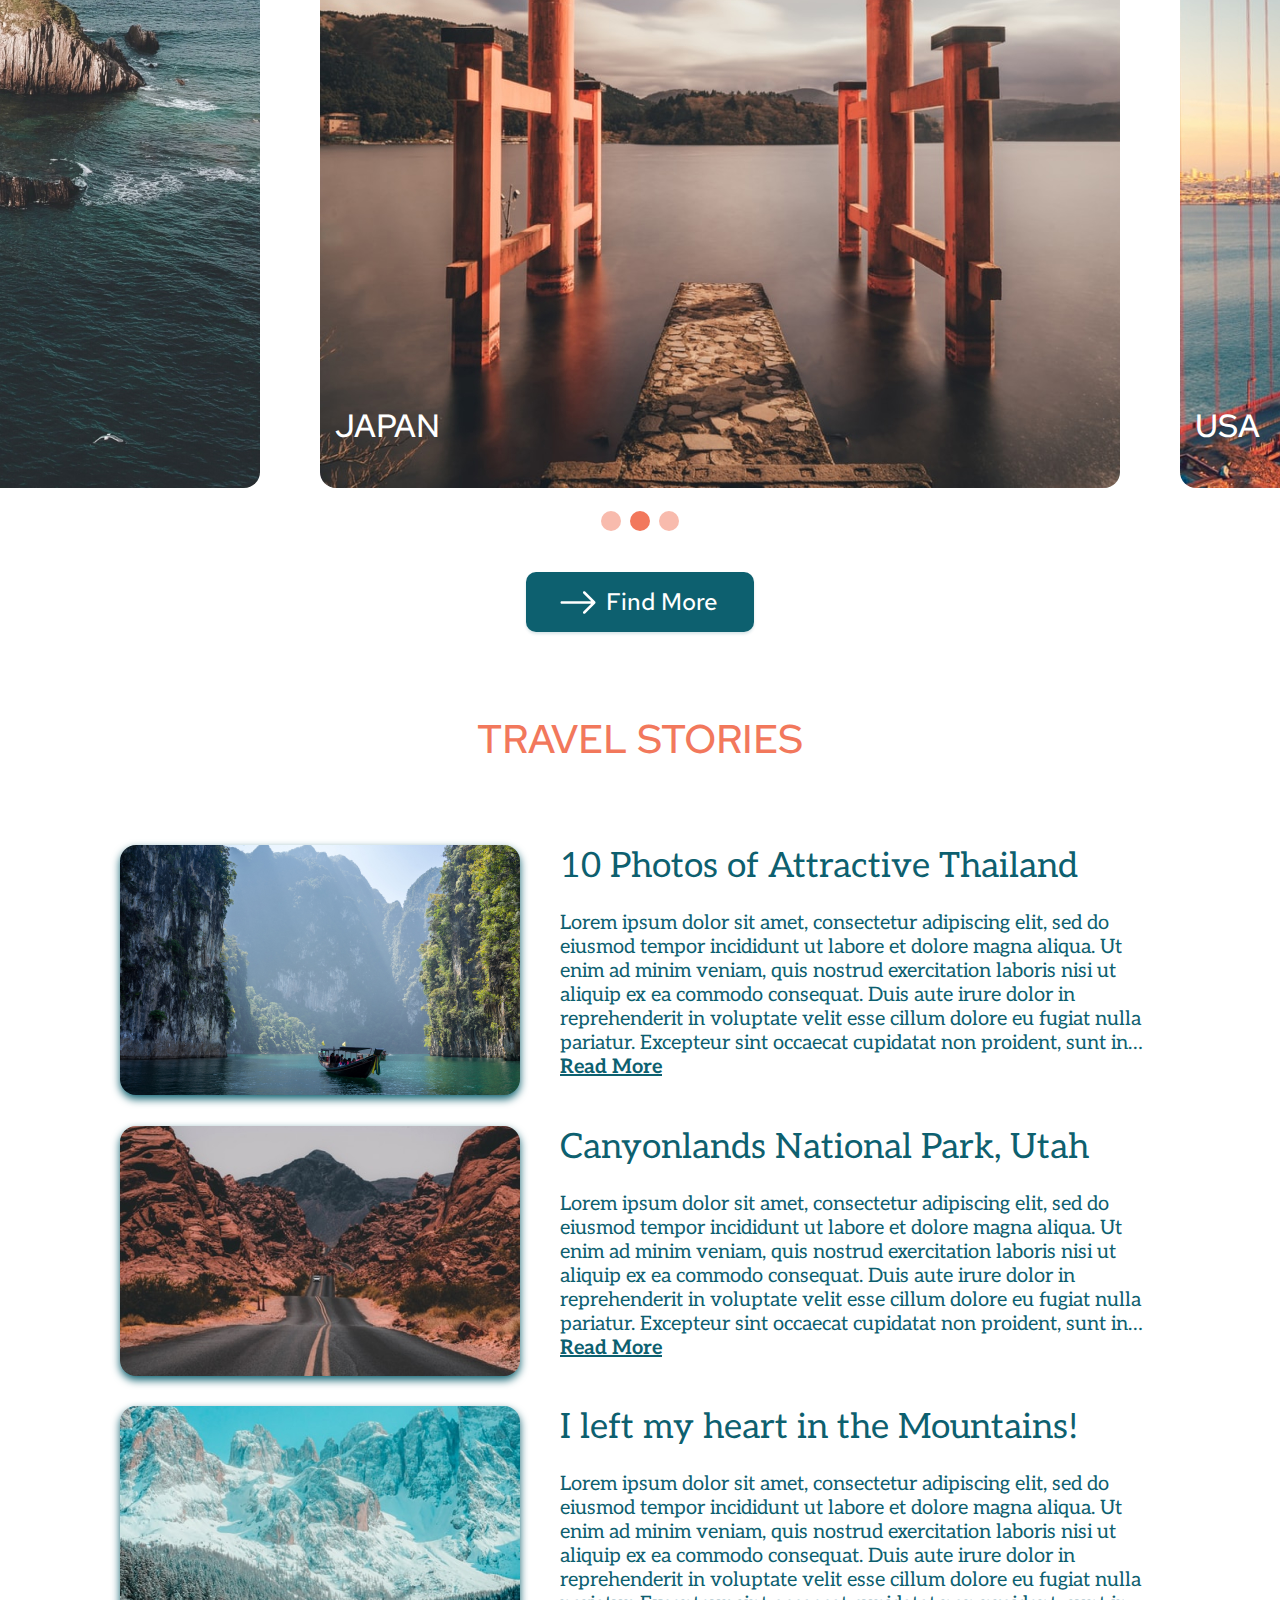
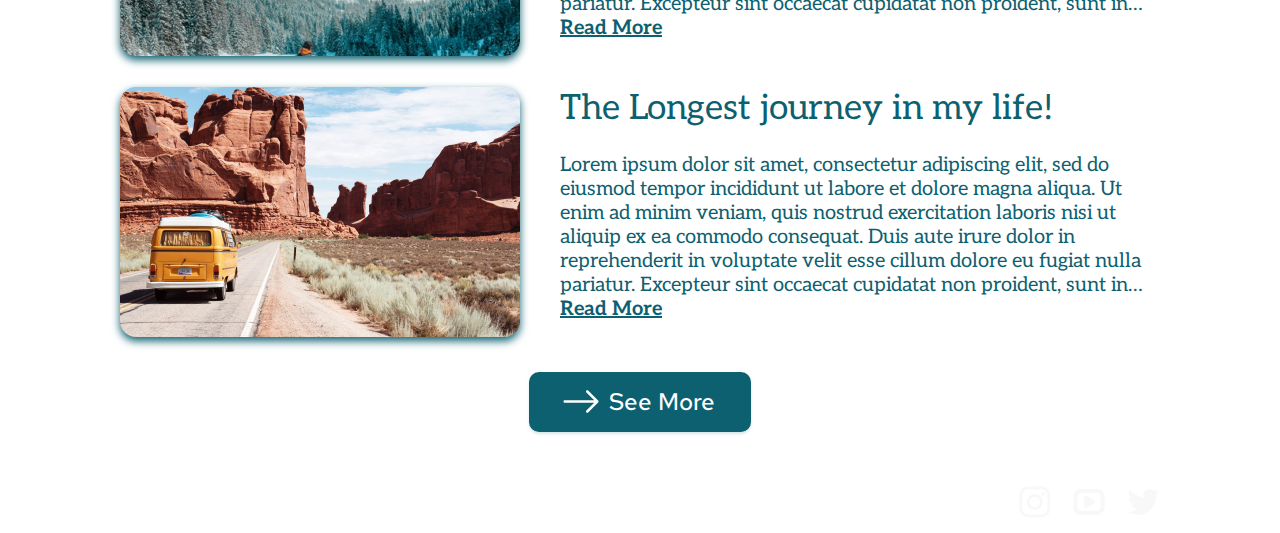
==== commit 0cf0bc89: "fix: align layout to pixel perfect" ====
--- a/travel/index.html
+++ b/travel/index.html
@@ -97,7 +97,6 @@
           <h2 class="caption">Popular destinations</h2>
           <div class="slider__wrapper">
             <div class="slider__arrow left">
-              
             </div>
             <div class="slider__list transition-left">
               <div class="slider__item">
@@ -126,7 +125,6 @@
               </div>
             </div>
             <div class="slider__arrow right">
-              
             </div>
             <div class="slider__controls">
               <button class="button-inactive"></button>
@@ -187,7 +185,7 @@
                 <div class="stories__desc"><a class="stories__link" href="#/">Read More</a></div>
               </div>
             </div>
-            <button class="more">See More</button>
+            <button class="more more--stories">See More</button>
           </div>
         </section>
       </main>
--- a/travel/style.css
+++ b/travel/style.css
@@ -44,7 +44,7 @@
   justify-content: space-between;
   align-items: center;
   flex-wrap: wrap;
-  padding: 25px 120px;
+  padding: 25px 120px 24px;
   background-color: rgba(242, 120, 92, 0.7);
   box-shadow: 0 4px 4px rgba(13, 96, 111, 0.5);
 }
@@ -133,7 +133,7 @@
 
 
 .preview {
-  margin: 32px 120px 300px;
+  margin: 32px 120px 302px;
   max-width: 892px;
 }
 
@@ -152,7 +152,7 @@
 }
 
 .subtitle {
-  padding: 33px 0 45px;
+  padding: 32px 0 46px;
   font-family: "Aleo", serif;
   font-style: italic;
   font-size: 20px;
@@ -217,7 +217,7 @@
 
 
 .steps {
-  margin-bottom: 100px;
+  margin-bottom: 98px;
   padding: 0 131px;
 }
 
@@ -310,7 +310,7 @@
 }
 
 .slider__wrapper { /*внешняя обертка для всего слайдера*/
-  padding-top: 4px;
+  padding-top: 6px;
   display: flex;
   justify-content: center;
   flex-direction: column;
@@ -341,6 +341,8 @@
   max-width: 800px;
   height: auto;
   border-radius: 16px;
+  line-height: 0;
+  -webkit-text-size-adjust: 0%;
 }
 
 .country-name {
@@ -403,7 +405,7 @@
 }*/
 
 .more {
-  margin: 38px auto 0;
+  margin: 41px auto 0;
   padding: 14px 36px 14px 80px;
   font-family: "Red Hat Text", sans-serif;
   font-style: normal;
@@ -482,6 +484,10 @@
   font-weight: 700;
   color: #0D606F;
   text-decoration-line: underline;
+}
+
+.more--stories {
+  margin-top: 31px;
 }
 
 
